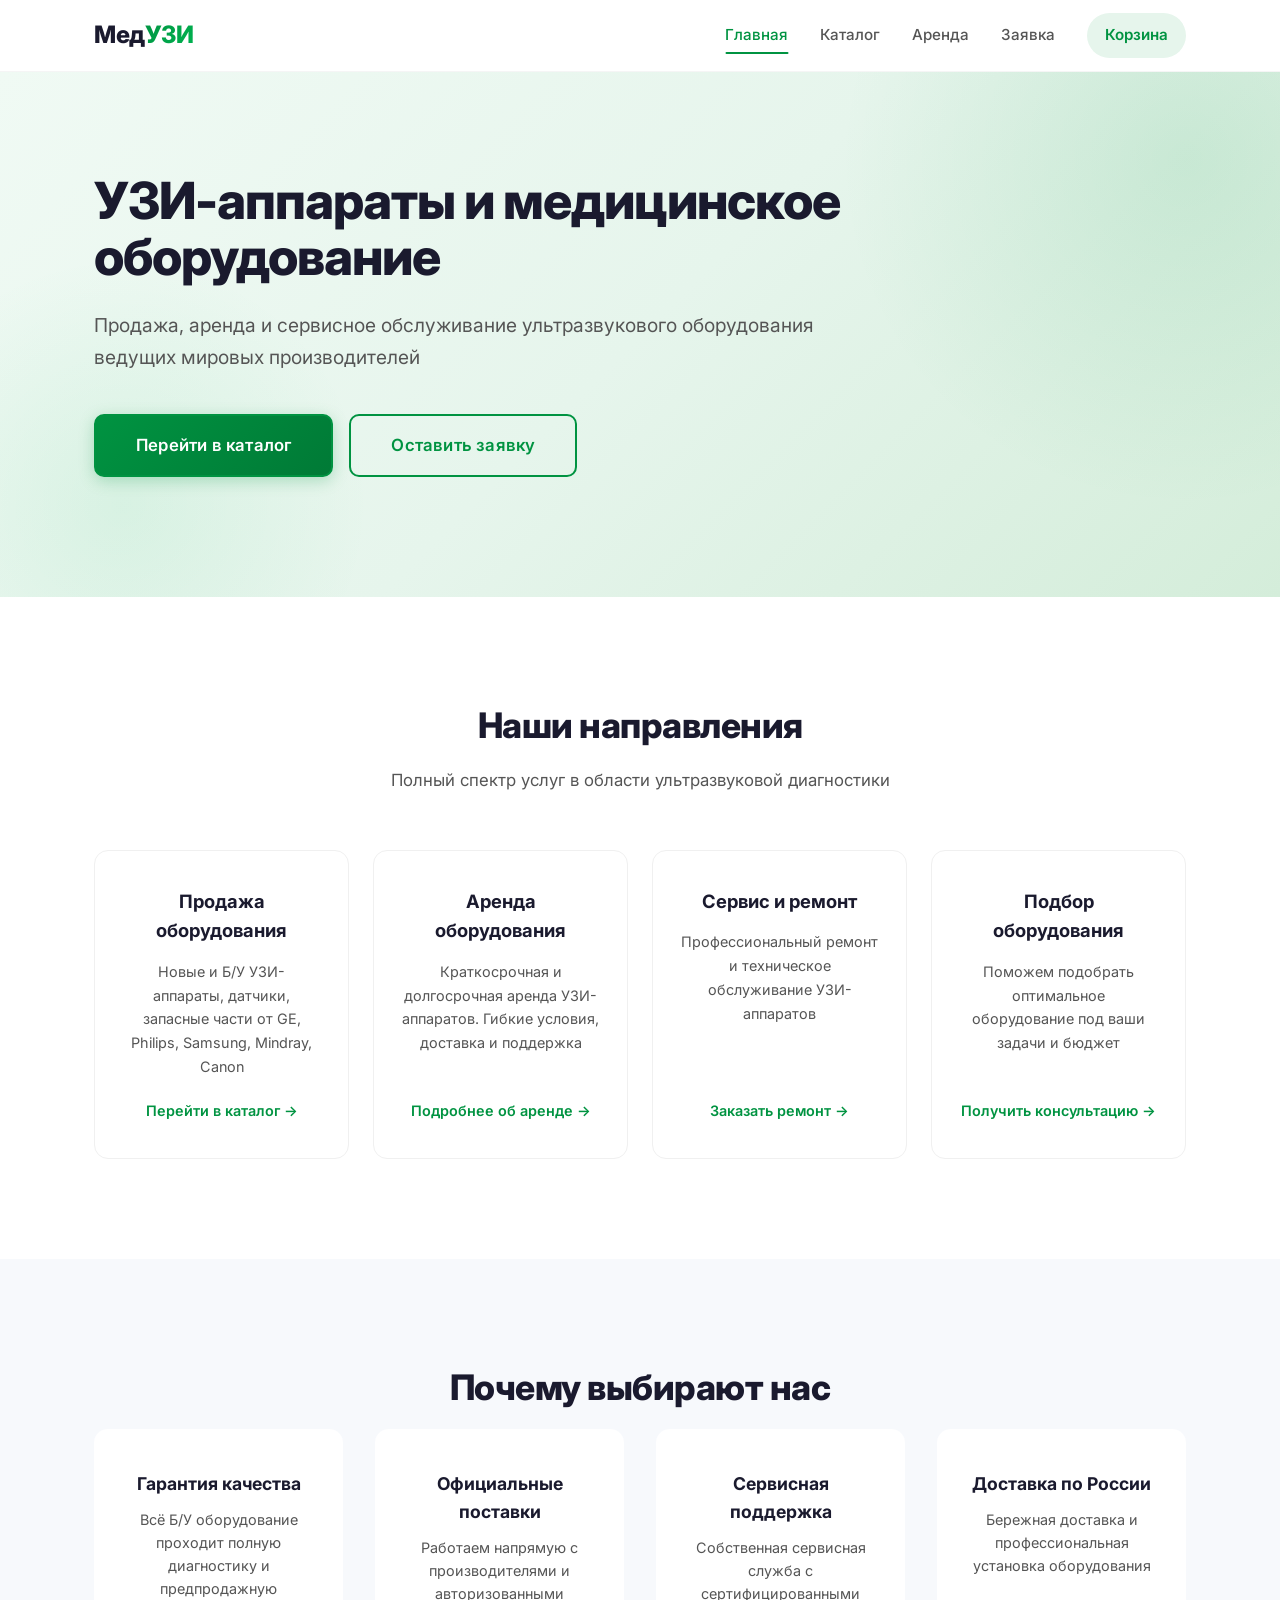
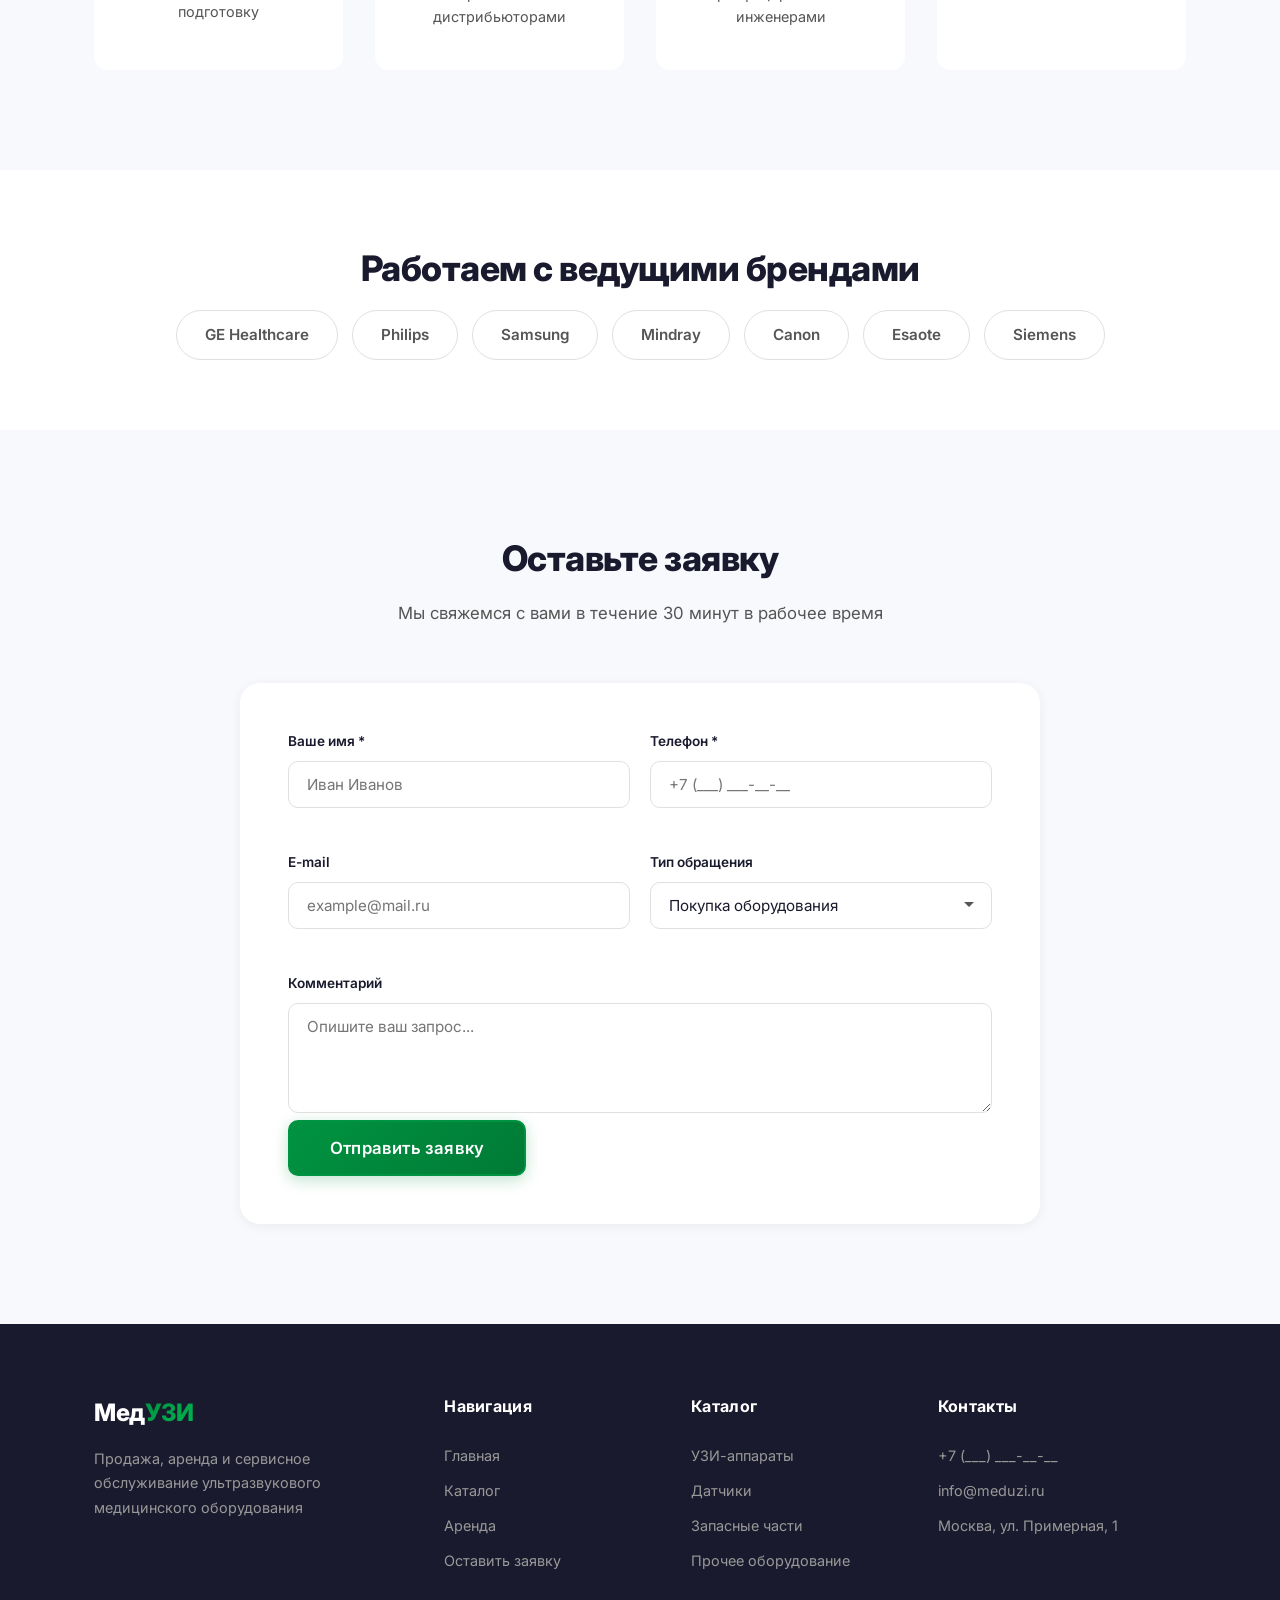
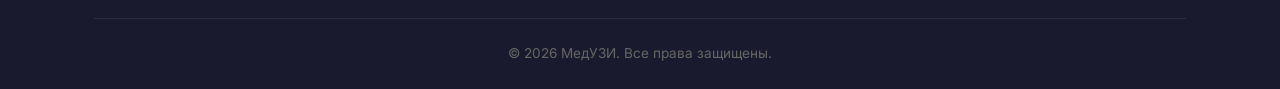
==== frontend/index.html @ fb0e656a "Первый коммит: базовая структура сайта" ====
<!DOCTYPE html>
<html lang="ru">
<head>
    <meta charset="UTF-8">
    <meta name="viewport" content="width=device-width, initial-scale=1.0">
    <title>МедУЗИ — Продажа, аренда и обслуживание УЗИ-аппаратов</title>
    <link rel="preconnect" href="https://fonts.googleapis.com">
    <link rel="preconnect" href="https://fonts.gstatic.com" crossorigin>
    <link href="https://fonts.googleapis.com/css2?family=Inter:wght@400;500;600;700;800&display=swap" rel="stylesheet">
    <link rel="stylesheet" href="css/style.css">
    <link rel="stylesheet" href="css/components.css">
    <link rel="stylesheet" href="css/responsive.css">
</head>
<body>

    <header class="header" id="header">
        <div class="container header__inner">
            <a href="index.html" class="logo">
                <span class="logo__text">Мед<span class="logo__accent">УЗИ</span></span>
            </a>

            <nav class="nav" id="nav">
                <a href="index.html" class="nav__link nav__link--active">Главная</a>
                <a href="catalog.html" class="nav__link">Каталог</a>
                <a href="rental.html" class="nav__link">Аренда</a>
                <a href="request.html" class="nav__link">Заявка</a>
                <a href="cart.html" class="nav__link nav__link--cart">
                    Корзина
                    <span class="cart-count" id="cartCount">0</span>
                </a>
            </nav>

            <button class="burger" id="burger" aria-label="Меню">
                <span></span>
                <span></span>
                <span></span>
            </button>
        </div>
    </header>

    <section class="hero">
    <div class="container">
        <div class="hero__content">
            <h1 class="hero__title">УЗИ-аппараты и медицинское оборудование</h1>
            <p class="hero__subtitle">Продажа, аренда и сервисное обслуживание ультразвукового оборудования ведущих мировых производителей</p>
            <div class="hero__buttons">
                <a href="catalog.html" class="btn btn--primary btn--lg">Перейти в каталог</a>
                <a href="request.html" class="btn btn--outline btn--lg">Оставить заявку</a>
            </div>
        </div>
    </div>
    </section>  
    
    <section class="directions" id="directions">
    <div class="container">
        <h2 class="section-title fade-in">Наши направления</h2>
        <p class="section-subtitle fade-in">Полный спектр услуг в области ультразвуковой диагностики</p>

        <div class="directions__grid">
            <a href="catalog.html" class="direction-card fade-in delay-1">
                <h3 class="direction-card__title">Продажа оборудования</h3>
                <p class="direction-card__text">Новые и Б/У УЗИ-аппараты, датчики, запасные части от GE, Philips, Samsung, Mindray, Canon</p>
                <span class="direction-card__link">Перейти в каталог →</span>
            </a>

            <a href="rental.html" class="direction-card fade-in delay-2">
                <h3 class="direction-card__title">Аренда оборудования</h3>
                <p class="direction-card__text">Краткосрочная и долгосрочная аренда УЗИ-аппаратов. Гибкие условия, доставка и поддержка</p>
                <span class="direction-card__link">Подробнее об аренде →</span>
            </a>

            <a href="request.html" class="direction-card fade-in delay-3">
                <h3 class="direction-card__title">Сервис и ремонт</h3>
                <p class="direction-card__text">Профессиональный ремонт и техническое обслуживание УЗИ-аппаратов</p>
                <span class="direction-card__link">Заказать ремонт →</span>
            </a>

            <a href="request.html" class="direction-card fade-in delay-4">
                <h3 class="direction-card__title">Подбор оборудования</h3>
                <p class="direction-card__text">Поможем подобрать оптимальное оборудование под ваши задачи и бюджет</p>
                <span class="direction-card__link">Получить консультацию →</span>
            </a>
        </div>
    </div>
    </section>

    <section class="advantages">
    <div class="container">
        <h2 class="section-title fade-in">Почему выбирают нас</h2>

        <div class="advantages__grid">
            <div class="advantage-item fade-in delay-1">
                <h3>Гарантия качества</h3>
                <p>Всё Б/У оборудование проходит полную диагностику и предпродажную подготовку</p>
            </div>
            <div class="advantage-item fade-in delay-2">
                <h3>Официальные поставки</h3>
                <p>Работаем напрямую с производителями и авторизованными дистрибьюторами</p>
            </div>
            <div class="advantage-item fade-in delay-3">
                <h3>Сервисная поддержка</h3>
                <p>Собственная сервисная служба с сертифицированными инженерами</p>
            </div>
            <div class="advantage-item fade-in delay-4">
                <h3>Доставка по России</h3>
                <p>Бережная доставка и профессиональная установка оборудования</p>
            </div>
        </div>
    </div>
    </section>

    <section class="brands">
    <div class="container">
        <h2 class="section-title fade-in">Работаем с ведущими брендами</h2>
        <div class="brands__list">
            <div class="brand-badge fade-in delay-1">GE Healthcare</div>
            <div class="brand-badge fade-in delay-1">Philips</div>
            <div class="brand-badge fade-in delay-2">Samsung</div>
            <div class="brand-badge fade-in delay-2">Mindray</div>
            <div class="brand-badge fade-in delay-3">Canon</div>
            <div class="brand-badge fade-in delay-3">Esaote</div>
            <div class="brand-badge fade-in delay-4">Siemens</div>
        </div>
    </div>
    </section>

    <section class="request-section">
        <div class="container">
            <h2 class="section-title">Оставьте заявку</h2>
            <p class="section-subtitle">Мы свяжемся с вами в течение 30 минут в рабочее время</p>

            <form class="request-form" id="mainRequestForm">
                <div class="request-form__grid">
                    <div class="form-group">
                        <label class="form-label" for="reqName">Ваше имя *</label>
                        <input type="text" class="form-input" id="reqName" name="name" placeholder="Иван Иванов" required>
                        <span class="form-error" id="reqNameError"></span>
                    </div>
                    <div class="form-group">
                        <label class="form-label" for="reqPhone">Телефон *</label>
                        <input type="tel" class="form-input" id="reqPhone" name="phone" placeholder="+7 (___) ___-__-__" required>
                        <span class="form-error" id="reqPhoneError"></span>
                    </div>
                    <div class="form-group">
                        <label class="form-label" for="reqEmail">E-mail</label>
                        <input type="email" class="form-input" id="reqEmail" name="email" placeholder="example@mail.ru">
                        <span class="form-error" id="reqEmailError"></span>
                    </div>
                    <div class="form-group">
                        <label class="form-label" for="reqType">Тип обращения</label>
                        <select class="form-input form-select" id="reqType" name="type">
                            <option value="purchase">Покупка оборудования</option>
                            <option value="rental">Аренда оборудования</option>
                            <option value="repair">Ремонт / Сервис</option>
                            <option value="consult">Подбор оборудования</option>
                        </select>
                    </div>
                </div>
                <div class="form-group">
                    <label class="form-label" for="reqComment">Комментарий</label>
                    <textarea class="form-input form-textarea" id="reqComment" name="comment" placeholder="Опишите ваш запрос..." rows="4"></textarea>
                </div>
                <div class="form-hp" aria-hidden="true">
                    <input type="text" name="website" tabindex="-1" autocomplete="off">
                </div>
                <button type="submit" class="btn btn--primary btn--lg">Отправить заявку</button>
            </form>
        </div>
    </section>

    <footer class="footer">
        <div class="container">
            <div class="footer__grid">
                <div class="footer__col">
                    <a href="index.html" class="logo logo--footer">
                        <span class="logo__text">Мед<span class="logo__accent">УЗИ</span></span>
                    </a>
                    <p class="footer__desc">Продажа, аренда и сервисное обслуживание ультразвукового медицинского оборудования</p>
                </div>
                <div class="footer__col">
                    <h4 class="footer__heading">Навигация</h4>
                    <a href="index.html" class="footer__link">Главная</a>
                    <a href="catalog.html" class="footer__link">Каталог</a>
                    <a href="rental.html" class="footer__link">Аренда</a>
                    <a href="request.html" class="footer__link">Оставить заявку</a>
                </div>
                <div class="footer__col">
                    <h4 class="footer__heading">Каталог</h4>
                    <a href="catalog.html?cat=uzi" class="footer__link">УЗИ-аппараты</a>
                    <a href="catalog.html?cat=probes" class="footer__link">Датчики</a>
                    <a href="catalog.html?cat=parts" class="footer__link">Запасные части</a>
                    <a href="catalog.html?cat=other" class="footer__link">Прочее оборудование</a>
                </div>
                <div class="footer__col">
                    <h4 class="footer__heading">Контакты</h4>
                    <p class="footer__contact">+7 (___) ___-__-__</p>
                    <p class="footer__contact">info@meduzi.ru</p>
                    <p class="footer__contact">Москва, ул. Примерная, 1</p>
                </div>
            </div>
            <div class="footer__bottom">
                <p>© 2026 МедУЗИ. Все права защищены.</p>
            </div>
        </div>
    </footer>

    <div class="toast-container" id="toastContainer"></div>

    <script src="js/api.js"></script>
    <script src="js/cart.js"></script>
    <script src="js/forms.js"></script>
    <script src="js/router.js"></script>
    <script src="js/main.js"></script>
    <script src="js/animations.js"></script>
</body>
</html>
---- frontend/css/style.css ----
:root {
    --primary: #009341;
    --primary-dark: #007a36;
    --primary-light: #00b350;
    --primary-bg: #e6f5ec;
    --primary-bg-light: #f0faf4;

    --text: #1a1a2e;
    --text-secondary: #555;
    --text-light: #888;

    --bg: #ffffff;
    --bg-alt: #f7f9fc;
    --bg-dark: #1a1a2e;

    --border: #e0e0e0;
    --border-light: #f0f0f0;

    --shadow-sm: 0 1px 3px rgba(0, 0, 0, 0.04);
    --shadow: 0 2px 12px rgba(0, 0, 0, 0.06);
    --shadow-lg: 0 8px 30px rgba(0, 0, 0, 0.1);
    --shadow-hover: 0 12px 40px rgba(0, 147, 65, 0.18);
    --shadow-glow: 0 0 30px rgba(0, 147, 65, 0.15);

    --radius: 14px;
    --radius-sm: 10px;
    --radius-lg: 20px;

    --transition: 0.3s cubic-bezier(0.4, 0, 0.2, 1);
    --transition-slow: 0.5s cubic-bezier(0.4, 0, 0.2, 1);
    --transition-bounce: 0.5s cubic-bezier(0.34, 1.56, 0.64, 1);

    --header-height: 72px;

    --font: 'Inter', 'Segoe UI', -apple-system, BlinkMacSystemFont, Roboto, sans-serif;
}

*, *::before, *::after {
    margin: 0;
    padding: 0;
    box-sizing: border-box;
}

html {
    scroll-behavior: smooth;
    font-size: 16px;
}

body {
    font-family: var(--font);
    color: var(--text);
    background: var(--bg);
    line-height: 1.6;
    -webkit-font-smoothing: antialiased;
    overflow-x: hidden;
}

a { text-decoration: none; color: inherit; transition: color var(--transition); }
img { max-width: 100%; height: auto; display: block; }
ul, ol { list-style: none; }
button { cursor: pointer; border: none; background: none; font-family: inherit; }
input, textarea, select { font-family: inherit; font-size: inherit; }

.container {
    max-width: 1200px;
    margin: 0 auto;
    padding: 0 24px;
}

/* ===== SCROLL ANIMATIONS ===== */
.fade-in {
    opacity: 0;
    transform: translateY(30px);
    transition: opacity 0.7s ease, transform 0.7s ease;
}

.fade-in.visible {
    opacity: 1;
    transform: translateY(0);
}

.fade-in-left {
    opacity: 0;
    transform: translateX(-40px);
    transition: opacity 0.7s ease, transform 0.7s ease;
}

.fade-in-left.visible {
    opacity: 1;
    transform: translateX(0);
}

.fade-in-right {
    opacity: 0;
    transform: translateX(40px);
    transition: opacity 0.7s ease, transform 0.7s ease;
}

.fade-in-right.visible {
    opacity: 1;
    transform: translateX(0);
}

.scale-in {
    opacity: 0;
    transform: scale(0.9);
    transition: opacity 0.6s ease, transform 0.6s ease;
}

.scale-in.visible {
    opacity: 1;
    transform: scale(1);
}

/* Staggered delays */
.delay-1 { transition-delay: 0.1s; }
.delay-2 { transition-delay: 0.2s; }
.delay-3 { transition-delay: 0.3s; }
.delay-4 { transition-delay: 0.4s; }

/* ===== HEADER ===== */
.header {
    position: fixed;
    top: 0;
    left: 0;
    right: 0;
    height: var(--header-height);
    background: rgba(255, 255, 255, 0.85);
    backdrop-filter: blur(20px);
    -webkit-backdrop-filter: blur(20px);
    border-bottom: 1px solid rgba(0, 0, 0, 0.04);
    z-index: 1000;
    transition: all var(--transition);
}

.header.scrolled {
    background: rgba(255, 255, 255, 0.95);
    box-shadow: 0 1px 20px rgba(0, 0, 0, 0.05);
}

.header__inner {
    display: flex;
    align-items: center;
    justify-content: space-between;
    height: 100%;
}

.logo {
    display: flex;
    align-items: center;
    font-size: 1.5rem;
    font-weight: 800;
    color: var(--text);
    letter-spacing: -0.5px;
    transition: transform var(--transition);
}

.logo:hover {
    transform: scale(1.03);
}

.logo__accent {
    color: var(--primary);
    background: linear-gradient(135deg, var(--primary) 0%, var(--primary-light) 100%);
    -webkit-background-clip: text;
    -webkit-text-fill-color: transparent;
    background-clip: text;
}

.nav {
    display: flex;
    align-items: center;
    gap: 32px;
}

.nav__link {
    font-size: 0.95rem;
    font-weight: 500;
    color: var(--text-secondary);
    position: relative;
    padding: 6px 0;
    transition: color var(--transition);
}

.nav__link::before {
    content: '';
    position: absolute;
    bottom: 0;
    left: 50%;
    width: 0;
    height: 2px;
    background: var(--primary);
    border-radius: 2px;
    transition: all var(--transition);
    transform: translateX(-50%);
}

.nav__link:hover,
.nav__link--active {
    color: var(--primary);
}

.nav__link:hover::before,
.nav__link--active::before {
    width: 100%;
}

.nav__link--cart {
    display: flex;
    align-items: center;
    gap: 8px;
    background: var(--primary-bg);
    padding: 10px 18px;
    border-radius: 50px;
    color: var(--primary);
    font-weight: 600;
    transition: all var(--transition);
}

.nav__link--cart::before {
    display: none;
}

.nav__link--cart:hover {
    background: var(--primary);
    color: #fff;
    transform: translateY(-2px);
    box-shadow: var(--shadow-hover);
}

.cart-count {
    background: var(--primary);
    color: #fff;
    font-size: 0.75rem;
    font-weight: 700;
    min-width: 22px;
    height: 22px;
    display: flex;
    align-items: center;
    justify-content: center;
    border-radius: 50%;
    transition: all var(--transition-bounce);
}

.cart-count.pulse {
    animation: cartPulse 0.5s ease;
}

@keyframes cartPulse {
    0%, 100% { transform: scale(1); }
    50% { transform: scale(1.3); }
}

.nav__link--cart:hover .cart-count {
    background: #fff;
    color: var(--primary);
}

.burger {
    display: none;
    flex-direction: column;
    gap: 5px;
    width: 28px;
    padding: 4px 0;
}

.burger span {
    display: block;
    height: 2px;
    background: var(--text);
    border-radius: 2px;
    transition: var(--transition);
    transform-origin: center;
}

.burger.active span:nth-child(1) { transform: rotate(45deg) translate(5px, 5px); }
.burger.active span:nth-child(2) { opacity: 0; transform: scaleX(0); }
.burger.active span:nth-child(3) { transform: rotate(-45deg) translate(5px, -5px); }

/* ===== HERO ===== */
.hero {
    margin-top: var(--header-height);
    padding: 100px 0 120px;
    background: linear-gradient(135deg, var(--primary-bg-light) 0%, var(--primary-bg) 50%, #d4edda 100%);
    position: relative;
    overflow: hidden;
}

.hero::before {
    content: '';
    position: absolute;
    top: -50%;
    right: -20%;
    width: 700px;
    height: 700px;
    background: radial-gradient(circle, rgba(0, 147, 65, 0.1) 0%, transparent 70%);
    border-radius: 50%;
    animation: float 8s ease-in-out infinite;
}

.hero::after {
    content: '';
    position: absolute;
    bottom: -30%;
    left: -10%;
    width: 500px;
    height: 500px;
    background: radial-gradient(circle, rgba(0, 179, 80, 0.08) 0%, transparent 70%);
    border-radius: 50%;
    animation: float 10s ease-in-out infinite reverse;
}

@keyframes float {
    0%, 100% { transform: translate(0, 0); }
    50% { transform: translate(30px, -30px); }
}

.hero__content {
    max-width: 750px;
    position: relative;
    z-index: 1;
}

.hero__title {
    font-size: 3.2rem;
    font-weight: 800;
    line-height: 1.1;
    color: var(--text);
    margin-bottom: 24px;
    letter-spacing: -1px;
    animation: slideUp 0.8s ease;
}

.hero__subtitle {
    font-size: 1.2rem;
    color: var(--text-secondary);
    line-height: 1.7;
    margin-bottom: 40px;
    animation: slideUp 0.8s ease 0.15s backwards;
}

.hero__buttons {
    display: flex;
    gap: 16px;
    flex-wrap: wrap;
    animation: slideUp 0.8s ease 0.3s backwards;
}

@keyframes slideUp {
    from {
        opacity: 0;
        transform: translateY(30px);
    }
    to {
        opacity: 1;
        transform: translateY(0);
    }
}

/* ===== SECTIONS ===== */
.section-title {
    font-size: 2.2rem;
    font-weight: 800;
    text-align: center;
    margin-bottom: 14px;
    color: var(--text);
    letter-spacing: -0.5px;
}

.section-subtitle {
    font-size: 1.05rem;
    text-align: center;
    color: var(--text-secondary);
    margin-bottom: 56px;
    max-width: 600px;
    margin-left: auto;
    margin-right: auto;
}

/* ===== DIRECTIONS ===== */
.directions {
    padding: 100px 0;
}

.directions__grid {
    display: grid;
    grid-template-columns: repeat(4, 1fr);
    gap: 24px;
}

/* ===== ADVANTAGES ===== */
.advantages {
    padding: 100px 0;
    background: var(--bg-alt);
    position: relative;
}

.advantages__grid {
    display: grid;
    grid-template-columns: repeat(4, 1fr);
    gap: 32px;
}

.advantage-item {
    text-align: center;
    padding: 40px 24px;
    background: var(--bg);
    border-radius: var(--radius);
    transition: all var(--transition);
    border: 1px solid transparent;
}

.advantage-item:hover {
    transform: translateY(-6px);
    box-shadow: var(--shadow);
    border-color: var(--primary-bg);
}

.advantage-item h3 {
    font-size: 1.1rem;
    font-weight: 700;
    margin-bottom: 10px;
    color: var(--text);
}

.advantage-item p {
    font-size: 0.9rem;
    color: var(--text-secondary);
    line-height: 1.6;
}

/* ===== BRANDS ===== */
.brands {
    padding: 70px 0;
}

.brands__list {
    display: flex;
    flex-wrap: wrap;
    justify-content: center;
    gap: 14px;
}

/* ===== REQUEST FORM ===== */
.request-section {
    padding: 100px 0;
    background: var(--bg-alt);
}

.request-form {
    max-width: 800px;
    margin: 0 auto;
    background: var(--bg);
    padding: 48px;
    border-radius: var(--radius-lg);
    box-shadow: var(--shadow);
    transition: all var(--transition);
}

.request-form:hover {
    box-shadow: var(--shadow-lg);
}

.request-form__grid {
    display: grid;
    grid-template-columns: 1fr 1fr;
    gap: 20px;
    margin-bottom: 20px;
}

/* ===== FOOTER ===== */
.footer {
    background: var(--bg-dark);
    color: #ccc;
    padding: 70px 0 0;
}

.footer__grid {
    display: grid;
    grid-template-columns: 1.5fr 1fr 1fr 1.2fr;
    gap: 40px;
    padding-bottom: 40px;
    border-bottom: 1px solid rgba(255,255,255,0.08);
}

.logo--footer .logo__text { color: #fff; }

.footer__desc {
    margin-top: 14px;
    font-size: 0.9rem;
    line-height: 1.7;
    color: #999;
}

.footer__heading {
    color: #fff;
    font-size: 1rem;
    font-weight: 700;
    margin-bottom: 18px;
    letter-spacing: 0.3px;
}

.footer__link {
    display: block;
    font-size: 0.9rem;
    color: #999;
    padding: 6px 0;
    transition: all var(--transition);
    position: relative;
}

.footer__link:hover {
    color: var(--primary-light);
    transform: translateX(4px);
}

.footer__contact {
    font-size: 0.9rem;
    padding: 6px 0;
    color: #999;
}

.footer__bottom {
    padding: 24px 0;
    text-align: center;
    font-size: 0.85rem;
    color: #666;
}

/* ===== TOAST ===== */
.toast-container {
    position: fixed;
    top: 100px;
    right: 24px;
    z-index: 9999;
    display: flex;
    flex-direction: column;
    gap: 12px;
}

.toast {
    background: var(--bg);
    border-left: 4px solid var(--primary);
    padding: 16px 24px;
    border-radius: var(--radius-sm);
    box-shadow: var(--shadow-lg);
    font-size: 0.9rem;
    animation: toastIn 0.4s cubic-bezier(0.34, 1.56, 0.64, 1), toastOut 0.3s ease 2.7s forwards;
    max-width: 380px;
    font-weight: 500;
}

.toast--error {
    border-left-color: #e74c3c;
}

@keyframes toastIn {
    from { opacity: 0; transform: translateX(100px) scale(0.9); }
    to { opacity: 1; transform: translateX(0) scale(1); }
}

@keyframes toastOut {
    from { opacity: 1; transform: translateX(0); }
    to { opacity: 0; transform: translateX(100px); }
}

.form-hp {
    position: absolute;
    left: -9999px;
    opacity: 0;
    height: 0;
    overflow: hidden;
}

/* ===== RESPONSIVE ===== */
@media (max-width: 1024px) {
    .directions__grid { grid-template-columns: repeat(2, 1fr); }
    .advantages__grid { grid-template-columns: repeat(2, 1fr); }
    .footer__grid { grid-template-columns: repeat(2, 1fr); }
}

@media (max-width: 768px) {
    .burger { display: flex; }

    .nav {
        position: fixed;
        top: var(--header-height);
        left: 0;
        right: 0;
        background: rgba(255, 255, 255, 0.98);
        backdrop-filter: blur(20px);
        flex-direction: column;
        padding: 20px;
        gap: 0;
        box-shadow: var(--shadow-lg);
        transform: translateY(-120%);
        transition: transform var(--transition);
        z-index: 999;
    }

    .nav.active { transform: translateY(0); }

    .nav__link {
        padding: 16px 0;
        width: 100%;
        border-bottom: 1px solid var(--border-light);
        font-size: 1rem;
    }

    .nav__link--active::before { display: none; }

    .nav__link--cart {
        margin-top: 12px;
        justify-content: center;
        width: 100%;
    }

    .hero { padding: 60px 0 80px; }
    .hero__title { font-size: 2rem; }
    .hero__subtitle { font-size: 1rem; }
    .hero__buttons { flex-direction: column; }
    .section-title { font-size: 1.6rem; }
    .directions__grid { grid-template-columns: 1fr; }
    .advantages__grid { grid-template-columns: 1fr; }
    .request-form { padding: 28px; }
    .request-form__grid { grid-template-columns: 1fr; }
    .footer__grid { grid-template-columns: 1fr; gap: 30px; }
}
---- frontend/css/components.css ----
/* ===== BUTTONS ===== */
.btn {
    display: inline-flex;
    align-items: center;
    justify-content: center;
    gap: 8px;
    padding: 13px 30px;
    font-size: 0.95rem;
    font-weight: 600;
    border-radius: var(--radius-sm);
    transition: all var(--transition);
    cursor: pointer;
    border: 2px solid transparent;
    text-align: center;
    position: relative;
    overflow: hidden;
    letter-spacing: 0.2px;
}

.btn::before {
    content: '';
    position: absolute;
    top: 50%;
    left: 50%;
    width: 0;
    height: 0;
    border-radius: 50%;
    background: rgba(255, 255, 255, 0.3);
    transform: translate(-50%, -50%);
    transition: width 0.6s, height 0.6s;
}

.btn:active::before {
    width: 300px;
    height: 300px;
}

.btn--primary {
    background: linear-gradient(135deg, var(--primary) 0%, var(--primary-dark) 100%);
    color: #fff;
    border-color: var(--primary);
    box-shadow: 0 4px 15px rgba(0, 147, 65, 0.25);
}

.btn--primary:hover {
    transform: translateY(-2px);
    box-shadow: 0 8px 25px rgba(0, 147, 65, 0.35);
    background: linear-gradient(135deg, var(--primary-light) 0%, var(--primary) 100%);
}

.btn--primary:active {
    transform: translateY(0);
}

.btn--outline {
    background: transparent;
    color: var(--primary);
    border-color: var(--primary);
}

.btn--outline:hover {
    background: var(--primary);
    color: #fff;
    transform: translateY(-2px);
    box-shadow: var(--shadow-hover);
}

.btn--secondary {
    background: var(--bg-alt);
    color: var(--text);
    border-color: var(--border);
}

.btn--secondary:hover {
    border-color: var(--primary);
    color: var(--primary);
    transform: translateY(-2px);
}

.btn--sm { padding: 9px 20px; font-size: 0.85rem; }
.btn--lg { padding: 16px 40px; font-size: 1.05rem; }
.btn--block { width: 100%; }

.btn--danger {
    background: #e74c3c;
    color: #fff;
    border-color: #e74c3c;
}

.btn--danger:hover {
    background: #c0392b;
    border-color: #c0392b;
    transform: translateY(-2px);
}

/* ===== DIRECTION CARD ===== */
.direction-card {
    display: flex;
    flex-direction: column;
    background: var(--bg);
    border: 1px solid var(--border-light);
    border-radius: var(--radius);
    padding: 36px 28px;
    transition: all var(--transition);
    text-align: center;
    position: relative;
    overflow: hidden;
}

.direction-card::before {
    content: '';
    position: absolute;
    top: 0;
    left: 0;
    right: 0;
    height: 3px;
    background: linear-gradient(90deg, var(--primary), var(--primary-light));
    transform: scaleX(0);
    transform-origin: left;
    transition: transform var(--transition);
}

.direction-card:hover {
    border-color: var(--primary);
    box-shadow: var(--shadow-hover);
    transform: translateY(-8px);
}

.direction-card:hover::before {
    transform: scaleX(1);
}

.direction-card__title {
    font-size: 1.15rem;
    font-weight: 700;
    margin-bottom: 14px;
    color: var(--text);
}

.direction-card__text {
    font-size: 0.9rem;
    color: var(--text-secondary);
    line-height: 1.65;
    flex-grow: 1;
    margin-bottom: 20px;
}

.direction-card__link {
    font-size: 0.9rem;
    font-weight: 600;
    color: var(--primary);
    transition: all var(--transition);
    display: inline-block;
}

.direction-card:hover .direction-card__link {
    color: var(--primary-dark);
    transform: translateX(4px);
}

/* ===== BRAND BADGE ===== */
.brand-badge {
    display: inline-flex;
    align-items: center;
    padding: 12px 28px;
    background: var(--bg);
    border: 1px solid var(--border);
    border-radius: 50px;
    font-size: 0.95rem;
    font-weight: 600;
    color: var(--text-secondary);
    transition: all var(--transition);
}

.brand-badge:hover {
    border-color: var(--primary);
    color: var(--primary);
    box-shadow: var(--shadow);
    transform: translateY(-3px);
}

/* ===== FORMS ===== */
.form-label {
    display: block;
    font-size: 0.85rem;
    font-weight: 600;
    color: var(--text);
    margin-bottom: 8px;
}

.form-input {
    width: 100%;
    padding: 13px 18px;
    font-size: 0.95rem;
    border: 1.5px solid var(--border);
    border-radius: var(--radius-sm);
    background: var(--bg);
    color: var(--text);
    transition: all var(--transition);
    outline: none;
}

.form-input:hover {
    border-color: #ccc;
}

.form-input:focus {
    border-color: var(--primary);
    box-shadow: 0 0 0 4px rgba(0, 147, 65, 0.08);
}

.form-input.error {
    border-color: #e74c3c;
    box-shadow: 0 0 0 4px rgba(231, 76, 60, 0.08);
    animation: shake 0.4s ease;
}

@keyframes shake {
    0%, 100% { transform: translateX(0); }
    25% { transform: translateX(-6px); }
    75% { transform: translateX(6px); }
}

.form-select {
    appearance: none;
    background-image: url("data:image/svg+xml,%3Csvg xmlns='http://www.w3.org/2000/svg' width='12' height='12' viewBox='0 0 12 12'%3E%3Cpath fill='%23555' d='M6 8L1 3h10z'/%3E%3C/svg%3E");
    background-repeat: no-repeat;
    background-position: right 16px center;
    padding-right: 40px;
    cursor: pointer;
}

.form-textarea { resize: vertical; min-height: 110px; }

.form-error {
    display: block;
    font-size: 0.8rem;
    color: #e74c3c;
    margin-top: 6px;
    min-height: 18px;
}

/* ===== PRODUCT CARD ===== */
.product-card {
    background: var(--bg);
    border: 1px solid var(--border-light);
    border-radius: var(--radius);
    overflow: hidden;
    transition: all var(--transition);
    display: flex;
    flex-direction: column;
    cursor: pointer;
}

.product-card:hover {
    box-shadow: var(--shadow-hover);
    transform: translateY(-6px);
    border-color: var(--primary);
}

.product-card__image {
    width: 100%;
    height: 230px;
    background: var(--bg-alt);
    display: flex;
    align-items: center;
    justify-content: center;
    overflow: hidden;
    position: relative;
}

.product-card__image img {
    width: 100%;
    height: 100%;
    object-fit: cover;
    transition: transform 0.6s ease;
}

.product-card:hover .product-card__image img {
    transform: scale(1.08);
}

.product-card__badge {
    position: absolute;
    top: 14px;
    left: 14px;
    padding: 5px 14px;
    border-radius: 50px;
    font-size: 0.72rem;
    font-weight: 700;
    text-transform: uppercase;
    letter-spacing: 0.5px;
    backdrop-filter: blur(10px);
}

.product-card__badge--new {
    background: rgba(0, 147, 65, 0.95);
    color: #fff;
}

.product-card__badge--used {
    background: rgba(243, 156, 18, 0.95);
    color: #fff;
}

.product-card__body {
    padding: 22px;
    flex-grow: 1;
    display: flex;
    flex-direction: column;
}

.product-card__brand {
    font-size: 0.78rem;
    color: var(--primary);
    font-weight: 700;
    text-transform: uppercase;
    letter-spacing: 0.8px;
    margin-bottom: 6px;
}

.product-card__name {
    font-size: 1.05rem;
    font-weight: 700;
    margin-bottom: 10px;
    color: var(--text);
    line-height: 1.35;
    transition: color var(--transition);
}

.product-card:hover .product-card__name {
    color: var(--primary);
}

.product-card__meta {
    font-size: 0.85rem;
    color: var(--text-light);
    margin-bottom: 14px;
}

.product-card__price {
    font-size: 1.3rem;
    font-weight: 800;
    color: var(--primary);
    margin-top: auto;
    margin-bottom: 18px;
    letter-spacing: -0.3px;
}

.product-card__actions {
    display: flex;
    gap: 8px;
}

.product-card__actions .btn { flex: 1; }

/* ===== CATEGORY BLOCK ===== */
.category-block {
    background: var(--bg);
    border: 2px solid var(--border-light);
    border-radius: var(--radius-lg);
    padding: 48px 32px;
    text-align: center;
    cursor: pointer;
    transition: all var(--transition);
    position: relative;
    overflow: hidden;
}

.category-block::after {
    content: '';
    position: absolute;
    inset: 0;
    background: linear-gradient(135deg, transparent 0%, rgba(0, 147, 65, 0.03) 100%);
    opacity: 0;
    transition: opacity var(--transition);
}

.category-block:hover {
    border-color: var(--primary);
    box-shadow: var(--shadow-hover);
    transform: translateY(-8px);
}

.category-block:hover::after {
    opacity: 1;
}

.category-block__title {
    font-size: 1.35rem;
    font-weight: 800;
    margin-bottom: 10px;
    position: relative;
    z-index: 1;
}

.category-block__desc {
    font-size: 0.9rem;
    color: var(--text-secondary);
    line-height: 1.55;
    position: relative;
    z-index: 1;
}

/* ===== FILTERS ===== */
.filters {
    background: var(--bg);
    border: 1px solid var(--border-light);
    border-radius: var(--radius);
    padding: 26px;
    position: sticky;
    top: calc(var(--header-height) + 20px);
    height: fit-content;
}

.filters__title {
    font-size: 1.1rem;
    font-weight: 700;
    margin-bottom: 22px;
    padding-bottom: 14px;
    border-bottom: 1px solid var(--border-light);
}

.filter-group { margin-bottom: 22px; }

.filter-group__label {
    display: block;
    font-size: 0.85rem;
    font-weight: 600;
    margin-bottom: 10px;
    color: var(--text);
}

.filter-group .form-input { padding: 11px 14px; font-size: 0.9rem; }

.filter-row { display: flex; gap: 8px; }
.filter-row .form-input { flex: 1; }

/* ===== CART ITEM ===== */
.cart-item {
    display: flex;
    align-items: center;
    gap: 20px;
    padding: 22px;
    background: var(--bg);
    border: 1px solid var(--border-light);
    border-radius: var(--radius);
    margin-bottom: 12px;
    transition: all var(--transition);
    animation: slideIn 0.4s ease;
}

@keyframes slideIn {
    from {
        opacity: 0;
        transform: translateX(-20px);
    }
    to {
        opacity: 1;
        transform: translateX(0);
    }
}

.cart-item:hover {
    border-color: var(--border);
    box-shadow: var(--shadow-sm);
}

.cart-item__image {
    width: 80px;
    height: 80px;
    background: var(--bg-alt);
    border-radius: var(--radius-sm);
    flex-shrink: 0;
    overflow: hidden;
}

.cart-item__image img {
    width: 100%;
    height: 100%;
    object-fit: cover;
}

.cart-item__info { flex-grow: 1; }
.cart-item__name { font-weight: 600; margin-bottom: 4px; }
.cart-item__meta { font-size: 0.85rem; color: var(--text-secondary); }

.cart-item__type {
    display: inline-block;
    padding: 3px 12px;
    border-radius: 50px;
    font-size: 0.72rem;
    font-weight: 700;
    margin-top: 6px;
    text-transform: uppercase;
    letter-spacing: 0.5px;
}

.cart-item__type--purchase { background: var(--primary-bg); color: var(--primary); }
.cart-item__type--rental { background: #fff3cd; color: #856404; }
.cart-item__type--repair { background: #d1ecf1; color: #0c5460; }

.cart-item__price {
    font-size: 1.15rem;
    font-weight: 800;
    color: var(--primary);
    white-space: nowrap;
}

.cart-item__remove {
    color: #e74c3c;
    font-size: 1.3rem;
    padding: 8px;
    border-radius: 50%;
    transition: all var(--transition);
    width: 36px;
    height: 36px;
    display: flex;
    align-items: center;
    justify-content: center;
}

.cart-item__remove:hover {
    background: #fde8e8;
    transform: rotate(90deg);
}

/* ===== RENTAL BLOCK ===== */
.rental-block {
    background: var(--bg);
    border: 2px solid var(--border-light);
    border-radius: var(--radius-lg);
    padding: 52px 40px;
    text-align: center;
    transition: all var(--transition);
    cursor: pointer;
    position: relative;
    overflow: hidden;
}

.rental-block::before {
    content: '';
    position: absolute;
    top: 0;
    left: 0;
    right: 0;
    height: 4px;
    background: linear-gradient(90deg, var(--primary), var(--primary-light));
    transform: scaleX(0);
    transition: transform var(--transition);
}

.rental-block:hover {
    border-color: var(--primary);
    box-shadow: var(--shadow-hover);
    transform: translateY(-6px);
}

.rental-block:hover::before {
    transform: scaleX(1);
}

.rental-block__title {
    font-size: 1.45rem;
    font-weight: 800;
    margin-bottom: 14px;
}

.rental-block__desc {
    font-size: 0.95rem;
    color: var(--text-secondary);
    line-height: 1.65;
    margin-bottom: 24px;
}

/* ===== EMPTY STATE ===== */
.empty-state {
    text-align: center;
    padding: 80px 20px;
}

.empty-state__title {
    font-size: 1.4rem;
    font-weight: 700;
    margin-bottom: 10px;
}

.empty-state__text {
    color: var(--text-secondary);
    margin-bottom: 28px;
}

/* ===== BREADCRUMBS ===== */
.breadcrumbs {
    display: flex;
    align-items: center;
    gap: 10px;
    padding: 20px 0;
    font-size: 0.85rem;
    color: var(--text-light);
    flex-wrap: wrap;
}

.breadcrumbs a {
    color: var(--primary);
    transition: all var(--transition);
}

.breadcrumbs a:hover {
    color: var(--primary-dark);
    text-decoration: underline;
}

.breadcrumbs__sep { color: var(--border); }

/* ===== SEARCH BAR ===== */
.search-bar {
    display: flex;
    gap: 12px;
    margin-bottom: 28px;
}

.search-bar__input {
    flex: 1;
    padding: 14px 24px;
    border: 2px solid var(--border);
    border-radius: 50px;
    font-size: 0.95rem;
    outline: none;
    transition: all var(--transition);
}

.search-bar__input:focus {
    border-color: var(--primary);
    box-shadow: 0 0 0 4px rgba(0, 147, 65, 0.08);
}

.search-bar__btn {
    padding: 14px 32px;
    background: linear-gradient(135deg, var(--primary), var(--primary-dark));
    color: #fff;
    border: none;
    border-radius: 50px;
    font-weight: 600;
    cursor: pointer;
    transition: all var(--transition);
    box-shadow: 0 4px 15px rgba(0, 147, 65, 0.25);
}

.search-bar__btn:hover {
    transform: translateY(-2px);
    box-shadow: 0 8px 25px rgba(0, 147, 65, 0.35);
}

/* ===== PRODUCT GRID ===== */
.products-grid {
    display: grid;
    grid-template-columns: repeat(3, 1fr);
    gap: 24px;
}

@media (max-width: 1024px) {
    .products-grid { grid-template-columns: repeat(2, 1fr); }
}

@media (max-width: 600px) {
    .products-grid { grid-template-columns: 1fr; }
}

/* ===== CATALOG LAYOUT ===== */
.catalog-layout {
    display: grid;
    grid-template-columns: 280px 1fr;
    gap: 32px;
    padding: 32px 0 80px;
}

@media (max-width: 768px) {
    .catalog-layout { grid-template-columns: 1fr; }
}

/* ===== CART LAYOUT ===== */
.cart-layout {
    display: grid;
    grid-template-columns: 1fr 380px;
    gap: 32px;
    padding: 32px 0 80px;
}

.cart-summary {
    background: var(--bg);
    border: 1px solid var(--border-light);
    border-radius: var(--radius);
    padding: 28px;
    position: sticky;
    top: calc(var(--header-height) + 20px);
    height: fit-content;
    box-shadow: var(--shadow-sm);
}

.cart-summary__title {
    font-size: 1.2rem;
    font-weight: 700;
    margin-bottom: 22px;
    padding-bottom: 14px;
    border-bottom: 1px solid var(--border-light);
}

.cart-summary__row {
    display: flex;
    justify-content: space-between;
    padding: 10px 0;
    font-size: 0.95rem;
}

.cart-summary__total {
    display: flex;
    justify-content: space-between;
    padding: 18px 0 0;
    margin-top: 14px;
    border-top: 2px solid var(--text);
    font-size: 1.15rem;
    font-weight: 800;
}

.cart-summary__total span:last-child {
    color: var(--primary);
}

@media (max-width: 768px) {
    .cart-layout { grid-template-columns: 1fr; }
    .cart-item { flex-wrap: wrap; }
}

/* ===== SKELETON LOADING ===== */
.skeleton {
    background: linear-gradient(90deg, #f0f0f0 25%, #e0e0e0 50%, #f0f0f0 75%);
    background-size: 200% 100%;
    animation: skeleton 1.5s ease-in-out infinite;
    border-radius: var(--radius-sm);
}

@keyframes skeleton {
    0% { background-position: 200% 0; }
    100% { background-position: -200% 0; }
}

/* ===== SCROLL INDICATOR ===== */
.scroll-progress {
    position: fixed;
    top: var(--header-height);
    left: 0;
    height: 3px;
    background: linear-gradient(90deg, var(--primary), var(--primary-light));
    z-index: 999;
    transition: width 0.1s ease;
    box-shadow: 0 0 10px rgba(0, 147, 65, 0.5);
}
---- frontend/css/responsive.css ----
/* ===== RESPONSIVE DESIGN ===== */

/* Large Desktop (1200px+) */
@media (min-width: 1200px) {
    .container {
        max-width: 1140px;
    }
}

/* Desktop (992px - 1199px) */
@media (min-width: 992px) and (max-width: 1199px) {
    .container {
        max-width: 960px;
    }

    .hero__title {
        font-size: 2.4rem;
    }

    .directions__grid {
        grid-template-columns: repeat(2, 1fr);
        gap: 20px;
    }

    .advantages__grid {
        grid-template-columns: repeat(2, 1fr);
        gap: 24px;
    }
}

/* Tablet (768px - 991px) */
@media (min-width: 768px) and (max-width: 991px) {
    .container {
        max-width: 720px;
    }

    .hero {
        padding: 60px 0 80px;
    }

    .hero__title {
        font-size: 2rem;
    }

    .hero__subtitle {
        font-size: 1rem;
    }

    .section-title {
        font-size: 1.75rem;
    }

    .directions__grid {
        grid-template-columns: repeat(2, 1fr);
        gap: 16px;
    }

    .direction-card {
        padding: 24px 20px;
    }

    .advantages__grid {
        grid-template-columns: repeat(2, 1fr);
        gap: 20px;
    }

    .advantage-item {
        padding: 24px 16px;
    }

    .footer__grid {
        grid-template-columns: repeat(2, 1fr);
        gap: 32px;
    }

    .catalog-layout {
        grid-template-columns: 240px 1fr;
        gap: 24px;
    }

    .products-grid {
        grid-template-columns: repeat(2, 1fr);
    }

    .product-detail {
        grid-template-columns: 1fr 1fr;
        gap: 32px;
    }

    .product-specs__grid {
        grid-template-columns: 1fr;
    }

    .cart-layout {
        grid-template-columns: 1fr 320px;
        gap: 24px;
    }

    .rental-types-grid {
        grid-template-columns: 1fr;
        gap: 24px;
    }
}

/* Mobile Landscape (576px - 767px) */
@media (min-width: 576px) and (max-width: 767px) {
    .container {
        max-width: 540px;
    }

    .header {
        height: 64px;
    }

    :root {
        --header-height: 64px;
    }

    .logo {
        font-size: 1.3rem;
    }

    .nav {
        position: fixed;
        top: 64px;
        left: 0;
        right: 0;
        background: var(--bg);
        flex-direction: column;
        padding: 20px;
        gap: 0;
        box-shadow: var(--shadow-lg);
        transform: translateY(-120%);
        transition: transform var(--transition);
        z-index: 999;
    }

    .nav.active {
        transform: translateY(0);
    }

    .nav__link {
        padding: 14px 0;
        width: 100%;
        border-bottom: 1px solid var(--border-light);
        font-size: 1rem;
    }

    .nav__link--active::after {
        display: none;
    }

    .nav__link--cart {
        margin-top: 10px;
        justify-content: center;
        width: 100%;
    }

    .burger {
        display: flex;
    }

    .hero {
        padding: 40px 0 60px;
    }

    .hero__title {
        font-size: 1.6rem;
    }

    .hero__subtitle {
        font-size: 0.95rem;
        margin-bottom: 28px;
    }

    .hero__buttons {
        flex-direction: column;
        gap: 12px;
    }

    .hero__buttons .btn {
        width: 100%;
    }

    .section-title {
        font-size: 1.5rem;
    }

    .section-subtitle {
        font-size: 0.95rem;
        margin-bottom: 32px;
    }

    .directions {
        padding: 60px 0;
    }

    .directions__grid {
        grid-template-columns: 1fr;
        gap: 16px;
    }

    .direction-card {
        padding: 24px 20px;
    }

    .advantages {
        padding: 60px 0;
    }

    .advantages__grid {
        grid-template-columns: 1fr;
        gap: 24px;
    }

    .advantage-item {
        padding: 20px 16px;
    }

    .brands {
        padding: 40px 0;
    }

    .brands__list {
        gap: 12px;
    }

    .brand-badge {
        padding: 10px 20px;
        font-size: 0.85rem;
    }

    .request-section {
        padding: 60px 0;
    }

    .request-form {
        padding: 24px;
    }

    .request-form__grid {
        grid-template-columns: 1fr;
        gap: 16px;
    }

    .footer {
        padding: 40px 0 0;
    }

    .footer__grid {
        grid-template-columns: 1fr;
        gap: 28px;
        padding-bottom: 32px;
    }

    .footer__bottom {
        padding: 16px 0;
        font-size: 0.8rem;
    }

    .catalog-page {
        padding: 24px 0 60px;
    }

    .catalog-header__title {
        font-size: 1.5rem;
        margin-bottom: 20px;
    }

    .categories-grid,
    .subcategories-grid {
        grid-template-columns: 1fr;
        gap: 16px;
    }

    .catalog-layout {
        grid-template-columns: 1fr;
        gap: 24px;
    }

    .filters {
        padding: 20px;
    }

    .products-grid {
        grid-template-columns: repeat(2, 1fr);
        gap: 16px;
    }

    .product-card__image {
        height: 180px;
    }

    .product-card__body {
        padding: 16px;
    }

    .product-card__name {
        font-size: 0.95rem;
    }

    .product-card__price {
        font-size: 1.1rem;
    }

    .product-card__actions {
        flex-direction: column;
    }

    .product-card__actions .btn {
        width: 100%;
    }

    .product-page {
        padding: 24px 0 60px;
    }

    .product-detail {
        grid-template-columns: 1fr;
        gap: 24px;
        margin-bottom: 40px;
    }

    .product-detail__name {
        font-size: 1.5rem;
    }

    .product-detail__price {
        font-size: 1.6rem;
        margin-bottom: 24px;
    }

    .product-detail__actions {
        flex-direction: column;
    }

    .product-detail__actions .btn {
        width: 100%;
    }

    .product-specs {
        padding: 24px 20px;
    }

    .product-specs__title {
        font-size: 1.3rem;
        margin-bottom: 24px;
    }

    .product-specs__grid {
        grid-template-columns: 1fr;
        gap: 16px;
    }

    .rental-page {
        padding: 40px 0 60px;
    }

    .rental-page__title {
        font-size: 1.8rem;
        margin-bottom: 12px;
    }

    .rental-page__subtitle {
        font-size: 0.95rem;
        margin-bottom: 40px;
    }

    .rental-types-grid {
        grid-template-columns: 1fr;
        gap: 20px;
    }

    .rental-block {
        padding: 32px 24px;
    }

    .rental-details-page {
        padding: 24px 0 60px;
    }

    .rental-details-page__title {
        font-size: 1.6rem;
    }

    .rental-conditions {
        padding: 24px 20px;
        margin-bottom: 40px;
    }

    .rental-conditions h2 {
        font-size: 1.3rem;
    }

    .rental-equipment__title {
        font-size: 1.3rem;
        margin-bottom: 24px;
    }

    .cart-page {
        padding: 24px 0 60px;
    }

    .cart-page__title {
        font-size: 1.6rem;
        margin-bottom: 24px;
    }

    .cart-layout {
        grid-template-columns: 1fr;
        gap: 24px;
    }

    .cart-summary {
        position: static;
    }

    .cart-item {
        flex-wrap: wrap;
        gap: 16px;
        padding: 16px;
    }

    .cart-item__image {
        width: 70px;
        height: 70px;
    }

    .cart-item__price {
        font-size: 1rem;
    }

    .request-page {
        padding: 40px 0 60px;
    }

    .request-page__title {
        font-size: 1.8rem;
    }

    .request-page__subtitle {
        font-size: 0.95rem;
        margin-bottom: 32px;
    }

    .search-bar {
        flex-direction: column;
        gap: 8px;
    }

    .search-bar__input {
        width: 100%;
    }

    .search-bar__btn {
        width: 100%;
    }

    .catalog-sort {
        flex-direction: column;
        align-items: flex-start;
        gap: 8px;
    }

    .catalog-sort .form-input {
        max-width: 100%;
        width: 100%;
    }

    .breadcrumbs {
        font-size: 0.8rem;
    }

    .toast-container {
        top: 80px;
        right: 12px;
        left: 12px;
    }

    .toast {
        max-width: 100%;
    }
}

/* Mobile Portrait (320px - 575px) */
@media (max-width: 575px) {
    .container {
        padding: 0 16px;
    }

    .header {
        height: 60px;
    }

    :root {
        --header-height: 60px;
    }

    .logo {
        font-size: 1.2rem;
    }

    .logo__text {
        font-size: 1.2rem;
    }

    .nav {
        position: fixed;
        top: 60px;
        left: 0;
        right: 0;
        background: var(--bg);
        flex-direction: column;
        padding: 16px;
        gap: 0;
        box-shadow: var(--shadow-lg);
        transform: translateY(-120%);
        transition: transform var(--transition);
        z-index: 999;
    }

    .nav.active {
        transform: translateY(0);
    }

    .nav__link {
        padding: 12px 0;
        width: 100%;
        border-bottom: 1px solid var(--border-light);
        font-size: 0.95rem;
    }

    .nav__link--active::after {
        display: none;
    }

    .nav__link--cart {
        margin-top: 8px;
        justify-content: center;
        width: 100%;
        padding: 10px 16px;
    }

    .burger {
        display: flex;
        width: 24px;
    }

    .hero {
        padding: 32px 0 48px;
    }

    .hero__title {
        font-size: 1.4rem;
    }

    .hero__subtitle {
        font-size: 0.9rem;
        margin-bottom: 24px;
    }

    .hero__buttons {
        flex-direction: column;
        gap: 10px;
    }

    .hero__buttons .btn {
        width: 100%;
        padding: 12px 24px;
        font-size: 0.9rem;
    }

    .section-title {
        font-size: 1.3rem;
    }

    .section-subtitle {
        font-size: 0.9rem;
        margin-bottom: 28px;
    }

    .directions {
        padding: 48px 0;
    }

    .directions__grid {
        grid-template-columns: 1fr;
        gap: 14px;
    }

    .direction-card {
        padding: 20px 16px;
    }

    .direction-card__title {
        font-size: 1.05rem;
    }

    .direction-card__text {
        font-size: 0.85rem;
    }

    .direction-card__link {
        font-size: 0.85rem;
    }

    .advantages {
        padding: 48px 0;
    }

    .advantages__grid {
        grid-template-columns: 1fr;
        gap: 20px;
    }

    .advantage-item {
        padding: 16px 12px;
    }

    .advantage-item h3 {
        font-size: 1rem;
    }

    .advantage-item p {
        font-size: 0.85rem;
    }

    .brands {
        padding: 32px 0;
    }

    .brands__list {
        gap: 10px;
    }

    .brand-badge {
        padding: 8px 16px;
        font-size: 0.8rem;
    }

    .request-section {
        padding: 48px 0;
    }

    .request-form {
        padding: 20px 16px;
    }

    .request-form__grid {
        grid-template-columns: 1fr;
        gap: 14px;
    }

    .form-label {
        font-size: 0.8rem;
    }

    .form-input {
        padding: 10px 14px;
        font-size: 0.9rem;
    }

    .footer {
        padding: 32px 0 0;
    }

    .footer__grid {
        grid-template-columns: 1fr;
        gap: 24px;
        padding-bottom: 28px;
    }

    .footer__heading {
        font-size: 0.95rem;
    }

    .footer__link {
        font-size: 0.85rem;
    }

    .footer__contact {
        font-size: 0.85rem;
    }

    .footer__bottom {
        padding: 14px 0;
        font-size: 0.75rem;
    }

    .catalog-page {
        padding: 20px 0 48px;
    }

    .catalog-header__title {
        font-size: 1.3rem;
        margin-bottom: 16px;
    }

    .categories-grid,
    .subcategories-grid {
        grid-template-columns: 1fr;
        gap: 14px;
    }

    .category-block {
        padding: 28px 20px;
    }

    .category-block__title {
        font-size: 1.15rem;
    }

    .category-block__desc {
        font-size: 0.85rem;
    }

    .catalog-layout {
        grid-template-columns: 1fr;
        gap: 20px;
    }

    .filters {
        padding: 16px;
    }

    .filters__title {
        font-size: 1rem;
        margin-bottom: 16px;
    }

    .filter-group {
        margin-bottom: 16px;
    }

    .filter-group__label {
        font-size: 0.8rem;
    }

    .products-grid {
        grid-template-columns: 1fr;
        gap: 14px;
    }

    .product-card__image {
        height: 200px;
    }

    .product-card__body {
        padding: 14px;
    }

    .product-card__brand {
        font-size: 0.75rem;
    }

    .product-card__name {
        font-size: 0.95rem;
    }

    .product-card__meta {
        font-size: 0.8rem;
    }

    .product-card__price {
        font-size: 1.05rem;
    }

    .product-card__actions {
        flex-direction: column;
        gap: 6px;
    }

    .product-card__actions .btn {
        width: 100%;
        padding: 8px 12px;
        font-size: 0.85rem;
    }

    .product-page {
        padding: 20px 0 48px;
    }

    .product-detail {
        grid-template-columns: 1fr;
        gap: 20px;
        margin-bottom: 32px;
    }

    .product-detail__brand {
        font-size: 0.8rem;
    }

    .product-detail__name {
        font-size: 1.3rem;
    }

    .product-detail__meta {
        font-size: 0.85rem;
    }

    .product-detail__price {
        font-size: 1.4rem;
        margin-bottom: 20px;
    }

    .product-detail__description h3 {
        font-size: 1.05rem;
    }

    .product-detail__description p {
        font-size: 0.9rem;
    }

    .product-detail__actions {
        flex-direction: column;
        gap: 10px;
    }

    .product-detail__actions .btn {
        width: 100%;
    }

    .product-specs {
        padding: 20px 16px;
    }

    .product-specs__title {
        font-size: 1.2rem;
        margin-bottom: 20px;
    }

    .product-specs__grid {
        grid-template-columns: 1fr;
        gap: 12px;
    }

    .product-specs__item {
        padding: 12px 0;
    }

    .product-specs__label {
        font-size: 0.85rem;
    }

    .product-specs__value {
        font-size: 0.85rem;
    }

    .rental-page {
        padding: 32px 0 48px;
    }

    .rental-page__title {
        font-size: 1.5rem;
        margin-bottom: 10px;
    }

    .rental-page__subtitle {
        font-size: 0.9rem;
        margin-bottom: 32px;
    }

    .rental-types-grid {
        grid-template-columns: 1fr;
        gap: 16px;
    }

    .rental-block {
        padding: 28px 20px;
    }

    .rental-block__title {
        font-size: 1.2rem;
    }

    .rental-block__desc {
        font-size: 0.9rem;
    }

    .rental-details-page {
        padding: 20px 0 48px;
    }

    .rental-details-page__title {
        font-size: 1.4rem;
    }

    .rental-details-page__desc {
        font-size: 0.9rem;
    }

    .rental-conditions {
        padding: 20px 16px;
        margin-bottom: 32px;
    }

    .rental-conditions h2 {
        font-size: 1.2rem;
    }

    .rental-conditions__list li {
        padding: 10px 0;
        padding-left: 20px;
        font-size: 0.9rem;
    }

    .rental-conditions__pricing {
        font-size: 1.05rem;
    }

    .rental-equipment__title {
        font-size: 1.2rem;
        margin-bottom: 20px;
    }

    .cart-page {
        padding: 20px 0 48px;
    }

    .cart-page__title {
        font-size: 1.4rem;
        margin-bottom: 20px;
    }

    .cart-layout {
        grid-template-columns: 1fr;
        gap: 20px;
    }

    .cart-summary {
        position: static;
        padding: 20px 16px;
    }

    .cart-summary__title {
        font-size: 1.1rem;
    }

    .cart-item {
        flex-wrap: wrap;
        gap: 12px;
        padding: 14px;
    }

    .cart-item__image {
        width: 60px;
        height: 60px;
    }

    .cart-item__name {
        font-size: 0.9rem;
    }

    .cart-item__meta {
        font-size: 0.8rem;
    }

    .cart-item__price {
        font-size: 0.95rem;
    }

    .request-page {
        padding: 32px 0 48px;
    }

    .request-page__title {
        font-size: 1.5rem;
    }

    .request-page__subtitle {
        font-size: 0.9rem;
        margin-bottom: 28px;
    }

    .search-bar {
        flex-direction: column;
        gap: 8px;
    }

    .search-bar__input {
        width: 100%;
        padding: 10px 16px;
        font-size: 0.9rem;
    }

    .search-bar__btn {
        width: 100%;
        padding: 10px 20px;
        font-size: 0.9rem;
    }

    .catalog-sort {
        flex-direction: column;
        align-items: flex-start;
        gap: 8px;
    }

    .catalog-sort label {
        font-size: 0.85rem;
    }

    .catalog-sort .form-input {
        max-width: 100%;
        width: 100%;
    }

    .breadcrumbs {
        font-size: 0.75rem;
        padding: 12px 0;
    }

    .empty-state {
        padding: 40px 16px;
    }

    .empty-state__title {
        font-size: 1.15rem;
    }

    .empty-state__text {
        font-size: 0.9rem;
    }

    .toast-container {
        top: 70px;
        right: 10px;
        left: 10px;
    }

    .toast {
        max-width: 100%;
        padding: 12px 16px;
        font-size: 0.85rem;
    }

    .btn {
        padding: 10px 20px;
        font-size: 0.9rem;
    }

    .btn--lg {
        padding: 12px 28px;
        font-size: 0.95rem;
    }

    .btn--sm {
        padding: 6px 14px;
        font-size: 0.8rem;
    }
}

/* Print styles */
@media print {
    .header,
    .footer,
    .burger,
    .nav,
    .toast-container {
        display: none !important;
    }

    body {
        font-size: 12pt;
        color: #000;
        background: #fff;
    }

    .container {
        max-width: 100%;
        padding: 0;
    }

    a {
        color: #000;
        text-decoration: underline;
    }

    .btn {
        border: 1px solid #000;
    }
}
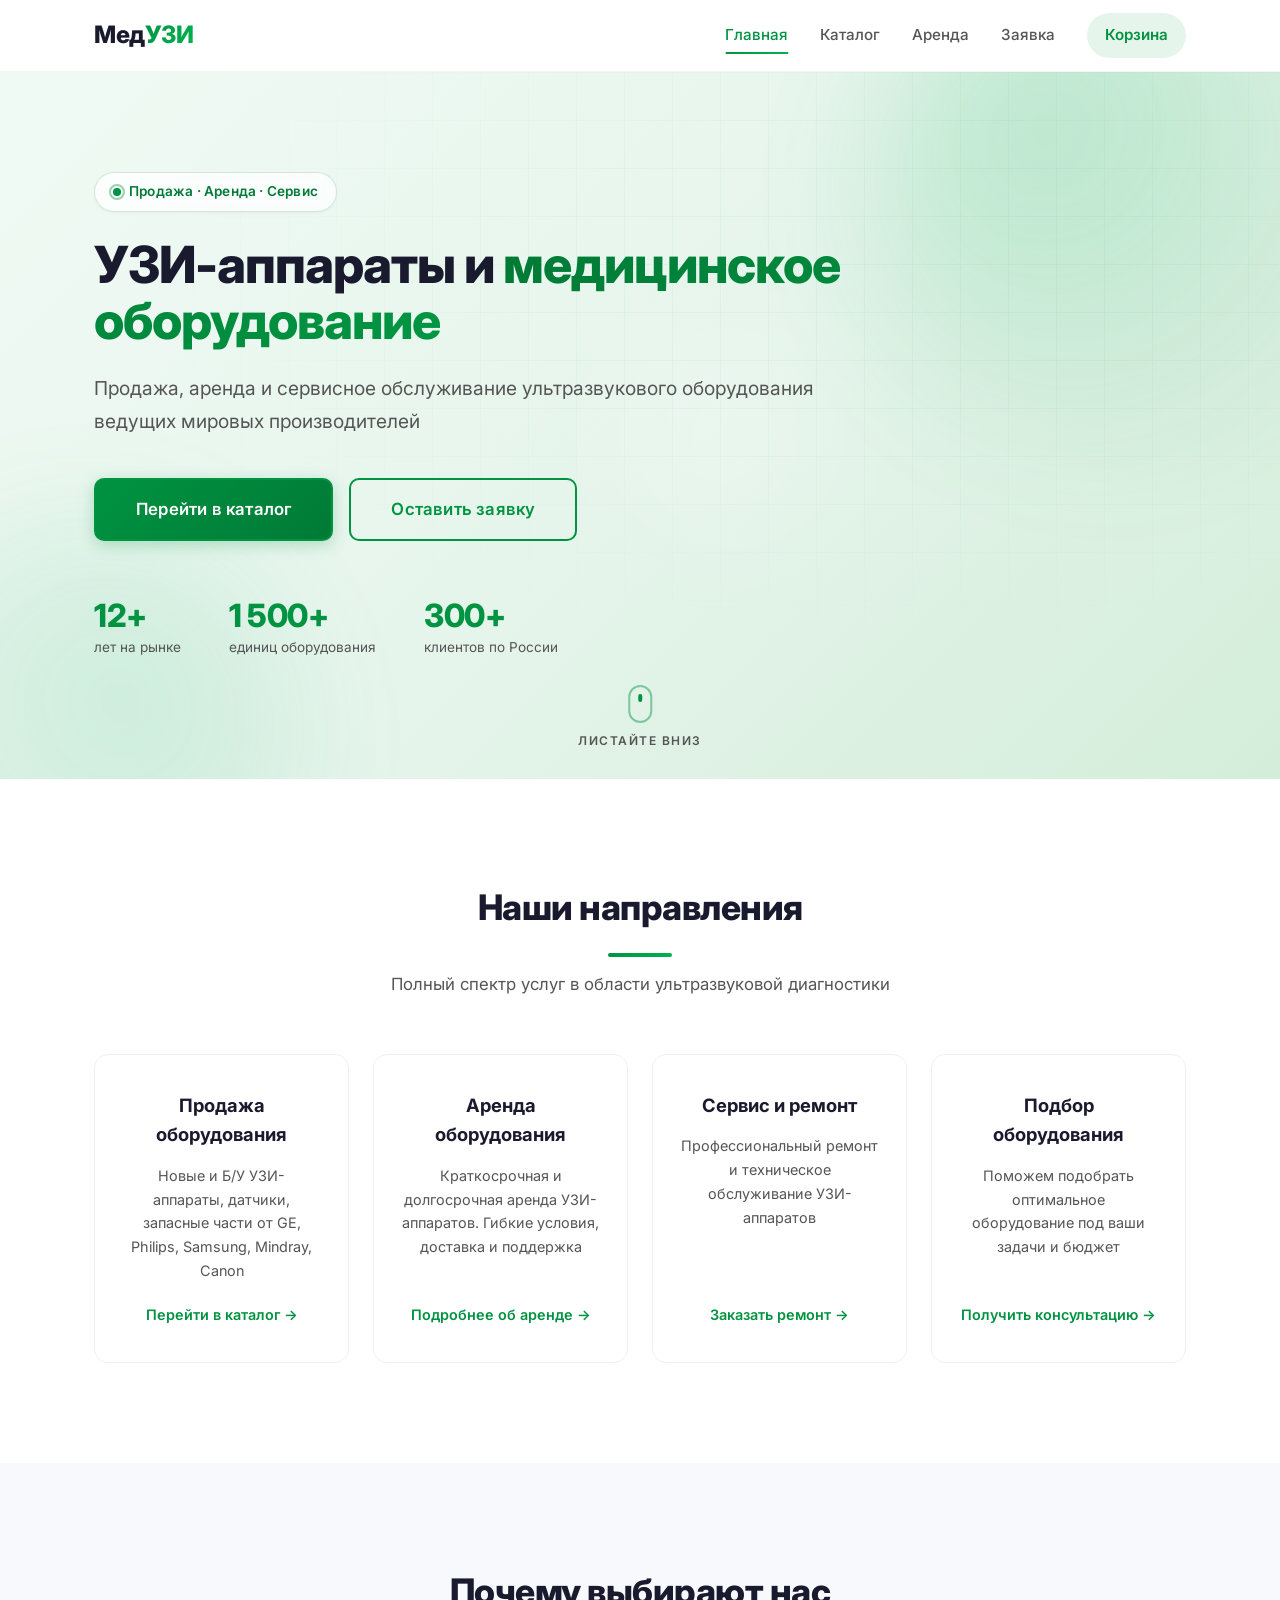
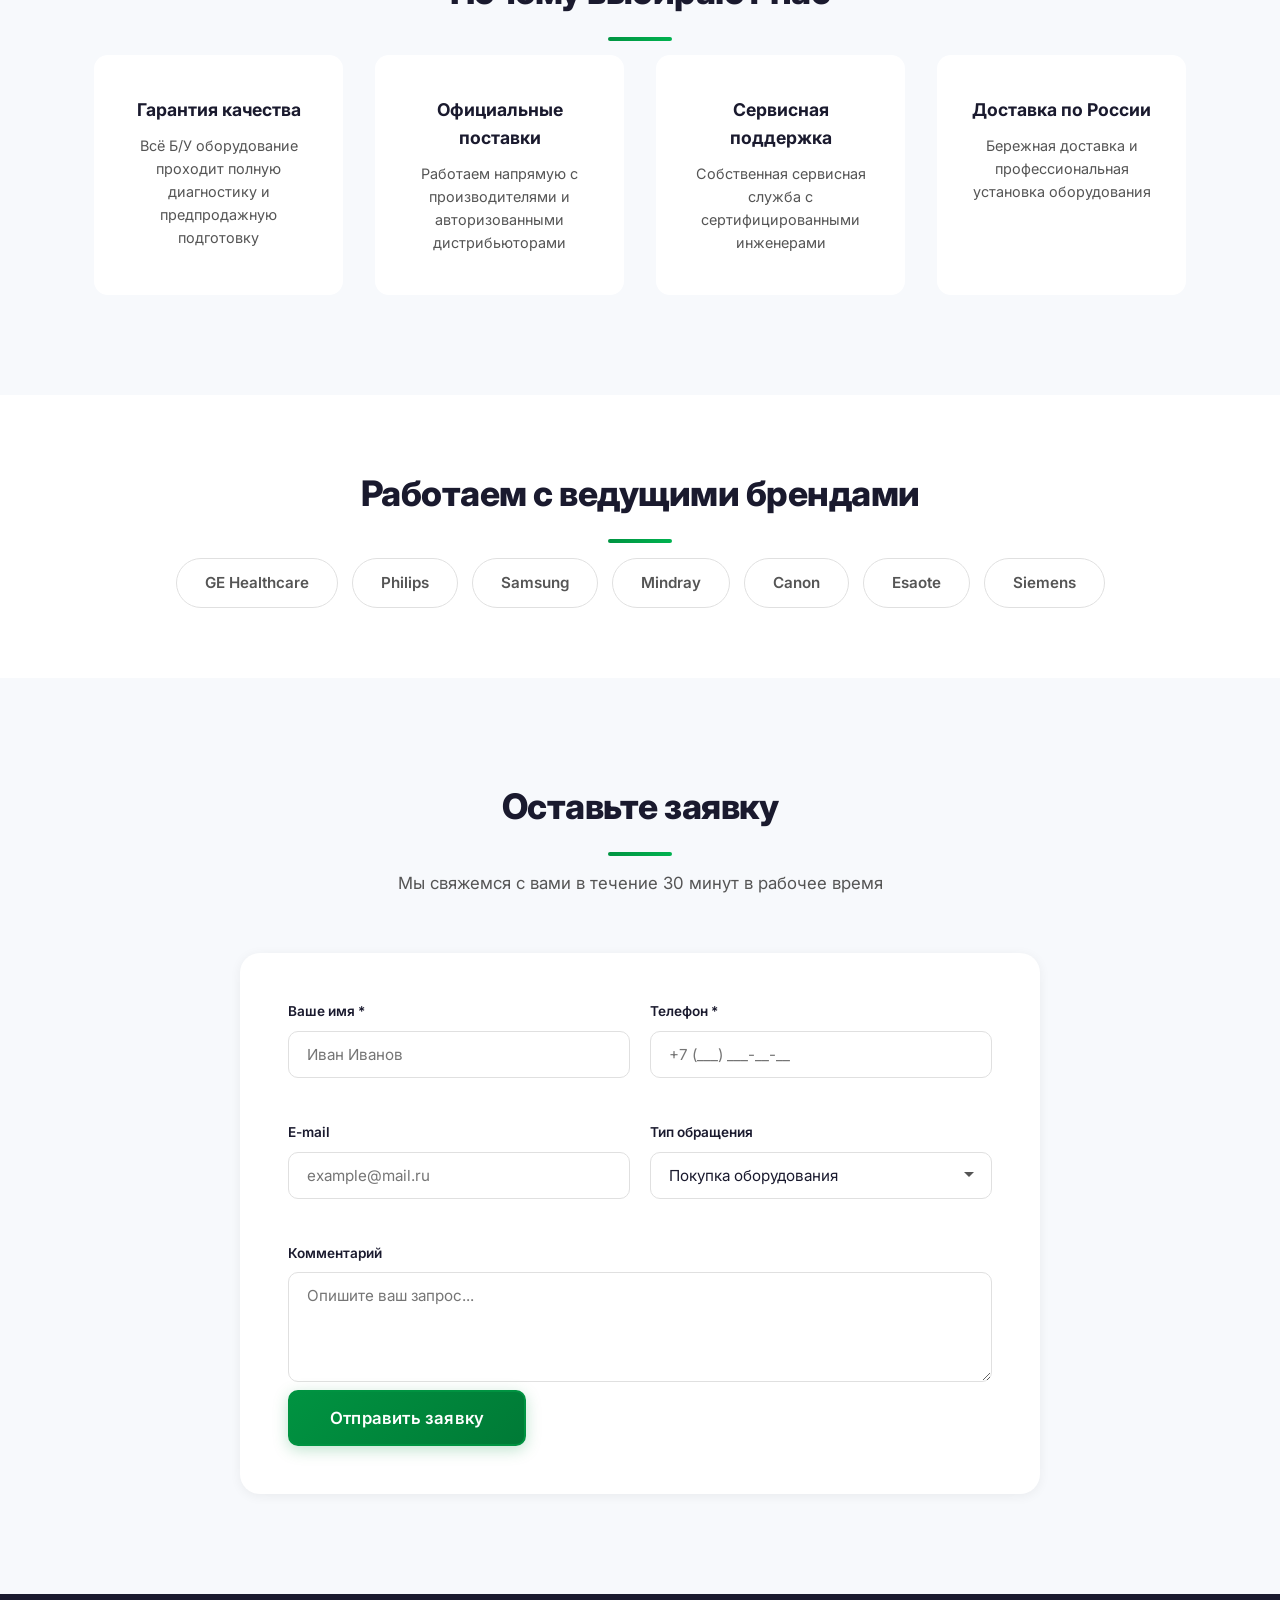
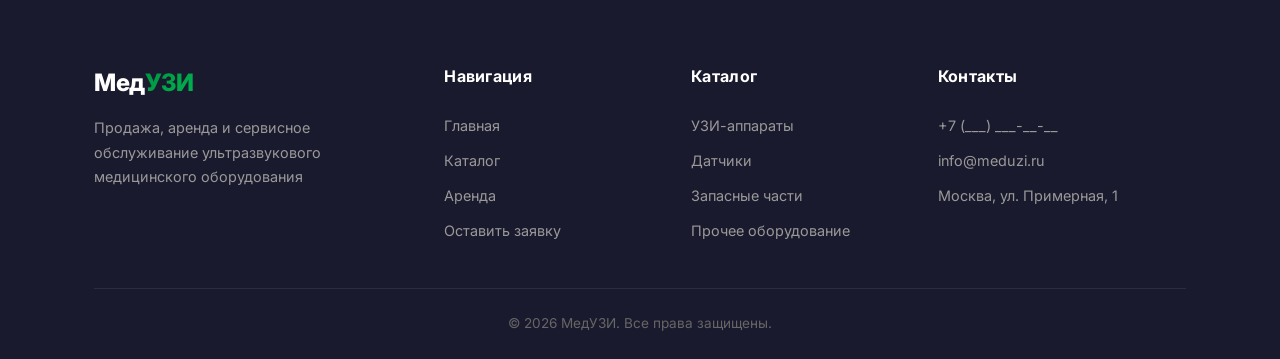
==== commit 4a01df83: "UI: современный дизайн и анимации (hero-блобы, smart-header, tilt-карточки, stagger, count-up, a11y)" ====
--- a/frontend/index.html
+++ b/frontend/index.html
@@ -39,15 +39,40 @@
     </header>
 
     <section class="hero">
+    <div class="hero__blob hero__blob--1" aria-hidden="true"></div>
+    <div class="hero__blob hero__blob--2" aria-hidden="true"></div>
+    <div class="hero__blob hero__blob--3" aria-hidden="true"></div>
     <div class="container">
         <div class="hero__content">
-            <h1 class="hero__title">УЗИ-аппараты и медицинское оборудование</h1>
+            <span class="hero__eyebrow">
+                <span class="hero__eyebrow-dot" aria-hidden="true"></span>
+                Продажа · Аренда · Сервис
+            </span>
+            <h1 class="hero__title">УЗИ-аппараты и <span class="text-gradient">медицинское оборудование</span></h1>
             <p class="hero__subtitle">Продажа, аренда и сервисное обслуживание ультразвукового оборудования ведущих мировых производителей</p>
             <div class="hero__buttons">
                 <a href="catalog.html" class="btn btn--primary btn--lg">Перейти в каталог</a>
                 <a href="request.html" class="btn btn--outline btn--lg">Оставить заявку</a>
             </div>
-        </div>
+            <div class="hero__stats">
+                <div class="hero__stat">
+                    <div class="hero__stat-value"><span data-count-to="12" data-count-suffix="+">0</span></div>
+                    <div class="hero__stat-label">лет на рынке</div>
+                </div>
+                <div class="hero__stat">
+                    <div class="hero__stat-value"><span data-count-to="1500" data-count-suffix="+">0</span></div>
+                    <div class="hero__stat-label">единиц оборудования</div>
+                </div>
+                <div class="hero__stat">
+                    <div class="hero__stat-value"><span data-count-to="300" data-count-suffix="+">0</span></div>
+                    <div class="hero__stat-label">клиентов по России</div>
+                </div>
+            </div>
+        </div>
+    </div>
+    <div class="hero__scroll-hint" aria-hidden="true">
+        <span class="hero__mouse"></span>
+        Листайте вниз
     </div>
     </section>  
     
--- a/frontend/css/style.css
+++ b/frontend/css/style.css
@@ -33,6 +33,15 @@
     --header-height: 72px;
 
     --font: 'Inter', 'Segoe UI', -apple-system, BlinkMacSystemFont, Roboto, sans-serif;
+
+    /* ===== Modern motion tokens (spring / ease-out-quart) ===== */
+    --ease-spring: cubic-bezier(0.22, 1, 0.36, 1);      /* easeOutQuint — «дорогое» замедление */
+    --ease-out-soft: cubic-bezier(0.16, 1, 0.3, 1);     /* easeOutExpo  — плавный вход */
+    --ease-in-out-soft: cubic-bezier(0.65, 0, 0.35, 1); /* easeInOutCubic */
+
+    /* ===== Elevation scale ===== */
+    --shadow-xl: 0 24px 60px rgba(15, 23, 42, 0.14);
+    --gradient-primary: linear-gradient(135deg, var(--primary) 0%, var(--primary-light) 100%);
 }
 
 *, *::before, *::after {
@@ -71,7 +80,8 @@
 .fade-in {
     opacity: 0;
     transform: translateY(30px);
-    transition: opacity 0.7s ease, transform 0.7s ease;
+    transition: opacity 0.7s var(--ease-out-soft), transform 0.7s var(--ease-out-soft);
+    will-change: opacity, transform;
 }
 
 .fade-in.visible {
@@ -82,7 +92,8 @@
 .fade-in-left {
     opacity: 0;
     transform: translateX(-40px);
-    transition: opacity 0.7s ease, transform 0.7s ease;
+    transition: opacity 0.7s var(--ease-out-soft), transform 0.7s var(--ease-out-soft);
+    will-change: opacity, transform;
 }
 
 .fade-in-left.visible {
@@ -93,7 +104,8 @@
 .fade-in-right {
     opacity: 0;
     transform: translateX(40px);
-    transition: opacity 0.7s ease, transform 0.7s ease;
+    transition: opacity 0.7s var(--ease-out-soft), transform 0.7s var(--ease-out-soft);
+    will-change: opacity, transform;
 }
 
 .fade-in-right.visible {
@@ -104,7 +116,8 @@
 .scale-in {
     opacity: 0;
     transform: scale(0.9);
-    transition: opacity 0.6s ease, transform 0.6s ease;
+    transition: opacity 0.6s var(--ease-out-soft), transform 0.6s var(--ease-spring);
+    will-change: opacity, transform;
 }
 
 .scale-in.visible {
@@ -117,6 +130,58 @@
 .delay-2 { transition-delay: 0.2s; }
 .delay-3 { transition-delay: 0.3s; }
 .delay-4 { transition-delay: 0.4s; }
+.delay-5 { transition-delay: 0.5s; }
+.delay-6 { transition-delay: 0.6s; }
+
+/* Появление с лёгким blur-эффектом (как на современных лендингах) */
+.blur-in {
+    opacity: 0;
+    filter: blur(12px);
+    transform: translateY(24px) scale(0.98);
+    transition: opacity 0.8s var(--ease-out-soft), filter 0.8s var(--ease-out-soft), transform 0.8s var(--ease-out-soft);
+}
+
+.blur-in.visible {
+    opacity: 1;
+    filter: blur(0);
+    transform: translateY(0) scale(1);
+}
+
+/* JS-стаггер для динамических сеток: --stagger-i задаётся скриптом */
+.stagger-item {
+    opacity: 0;
+    transform: translateY(28px);
+    transition: opacity 0.6s var(--ease-out-soft), transform 0.6s var(--ease-spring);
+    transition-delay: calc(var(--stagger-i, 0) * 70ms);
+}
+
+.stagger-item.visible {
+    opacity: 1;
+    transform: translateY(0);
+}
+
+/* Анимированное подчёркивание секционных заголовков */
+.section-title {
+    position: relative;
+}
+
+.section-title::after {
+    content: '';
+    display: block;
+    width: 64px;
+    height: 4px;
+    margin: 18px auto 0;
+    border-radius: 4px;
+    background: var(--gradient-primary);
+    transform: scaleX(0);
+    transform-origin: center;
+    transition: transform 0.7s var(--ease-spring) 0.2s;
+}
+
+.section-title.visible::after,
+.request-section .section-title::after {
+    transform: scaleX(1);
+}
 
 /* ===== HEADER ===== */
 .header {
@@ -138,6 +203,16 @@
     box-shadow: 0 1px 20px rgba(0, 0, 0, 0.05);
 }
 
+/* Header прячется при скролле вниз, появляется при скролле вверх */
+.header.hidden-up {
+    transform: translateY(calc(-1 * var(--header-height) - 8px));
+    box-shadow: none;
+}
+
+.header {
+    transition: transform 0.45s var(--ease-out-soft), background var(--transition), box-shadow var(--transition);
+}
+
 .header__inner {
     display: flex;
     align-items: center;
@@ -286,39 +361,109 @@
     overflow: hidden;
 }
 
-.hero::before {
-    content: '';
-    position: absolute;
-    top: -50%;
-    right: -20%;
-    width: 700px;
-    height: 700px;
-    background: radial-gradient(circle, rgba(0, 147, 65, 0.1) 0%, transparent 70%);
-    border-radius: 50%;
-    animation: float 8s ease-in-out infinite;
-}
-
+/* Декоративная сетка-фон */
 .hero::after {
     content: '';
     position: absolute;
-    bottom: -30%;
-    left: -10%;
-    width: 500px;
-    height: 500px;
-    background: radial-gradient(circle, rgba(0, 179, 80, 0.08) 0%, transparent 70%);
+    inset: 0;
+    background-image:
+        linear-gradient(rgba(0, 147, 65, 0.045) 1px, transparent 1px),
+        linear-gradient(90deg, rgba(0, 147, 65, 0.045) 1px, transparent 1px);
+    background-size: 48px 48px;
+    mask-image: radial-gradient(ellipse 80% 70% at 70% 30%, #000 20%, transparent 75%);
+    -webkit-mask-image: radial-gradient(ellipse 80% 70% at 70% 30%, #000 20%, transparent 75%);
+    pointer-events: none;
+}
+
+.hero__blob {
+    position: absolute;
     border-radius: 50%;
-    animation: float 10s ease-in-out infinite reverse;
-}
-
-@keyframes float {
-    0%, 100% { transform: translate(0, 0); }
-    50% { transform: translate(30px, -30px); }
+    filter: blur(60px);
+    opacity: 0.55;
+    pointer-events: none;
+    will-change: transform;
+    animation: blobDrift 14s var(--ease-in-out-soft) infinite alternate;
+}
+
+.hero__blob--1 {
+    top: -18%;
+    right: -8%;
+    width: 520px;
+    height: 520px;
+    background: radial-gradient(circle at 35% 35%, rgba(0, 179, 80, 0.35), rgba(0, 147, 65, 0.06) 70%);
+}
+
+.hero__blob--2 {
+    bottom: -28%;
+    left: -12%;
+    width: 460px;
+    height: 460px;
+    background: radial-gradient(circle at 60% 40%, rgba(56, 189, 120, 0.3), rgba(0, 147, 65, 0.05) 70%);
+    animation-duration: 18s;
+    animation-delay: -6s;
+}
+
+.hero__blob--3 {
+    top: 30%;
+    left: 45%;
+    width: 300px;
+    height: 300px;
+    background: radial-gradient(circle, rgba(255, 255, 255, 0.7), transparent 70%);
+    animation-duration: 22s;
+    animation-delay: -10s;
+}
+
+@keyframes blobDrift {
+    0%   { transform: translate(0, 0) scale(1); }
+    50%  { transform: translate(-40px, 30px) scale(1.08); }
+    100% { transform: translate(30px, -40px) scale(0.95); }
 }
 
 .hero__content {
     max-width: 750px;
     position: relative;
     z-index: 1;
+}
+
+/* «Пилюля» перед заголовком */
+.hero__eyebrow {
+    display: inline-flex;
+    align-items: center;
+    gap: 8px;
+    padding: 8px 18px;
+    margin-bottom: 24px;
+    border-radius: 50px;
+    background: rgba(255, 255, 255, 0.75);
+    border: 1px solid rgba(0, 147, 65, 0.18);
+    box-shadow: var(--shadow-sm);
+    font-size: 0.85rem;
+    font-weight: 600;
+    color: var(--primary-dark);
+    letter-spacing: 0.2px;
+    backdrop-filter: blur(8px);
+    animation: slideUp 0.8s var(--ease-out-soft) backwards;
+}
+
+.hero__eyebrow-dot {
+    width: 8px;
+    height: 8px;
+    border-radius: 50%;
+    background: var(--primary);
+    position: relative;
+}
+
+.hero__eyebrow-dot::after {
+    content: '';
+    position: absolute;
+    inset: -4px;
+    border-radius: 50%;
+    border: 2px solid rgba(0, 147, 65, 0.4);
+    animation: pingPulse 2s var(--ease-out-soft) infinite;
+}
+
+@keyframes pingPulse {
+    0%   { transform: scale(0.6); opacity: 1; }
+    80%, 100% { transform: scale(1.8); opacity: 0; }
 }
 
 .hero__title {
@@ -328,7 +473,23 @@
     color: var(--text);
     margin-bottom: 24px;
     letter-spacing: -1px;
-    animation: slideUp 0.8s ease;
+    animation: slideUp 0.8s var(--ease-out-soft) 0.1s backwards;
+}
+
+/* Градиентный акцент в заголовке */
+.text-gradient {
+    background: linear-gradient(120deg, var(--primary-dark) 0%, var(--primary) 45%, var(--primary-light) 100%);
+    background-size: 200% 200%;
+    -webkit-background-clip: text;
+    background-clip: text;
+    -webkit-text-fill-color: transparent;
+    color: transparent;
+    animation: gradientShift 6s ease-in-out infinite;
+}
+
+@keyframes gradientShift {
+    0%, 100% { background-position: 0% 50%; }
+    50% { background-position: 100% 50%; }
 }
 
 .hero__subtitle {
@@ -336,14 +497,41 @@
     color: var(--text-secondary);
     line-height: 1.7;
     margin-bottom: 40px;
-    animation: slideUp 0.8s ease 0.15s backwards;
+    animation: slideUp 0.8s var(--ease-out-soft) 0.25s backwards;
 }
 
 .hero__buttons {
     display: flex;
     gap: 16px;
     flex-wrap: wrap;
-    animation: slideUp 0.8s ease 0.3s backwards;
+    animation: slideUp 0.8s var(--ease-out-soft) 0.4s backwards;
+}
+
+/* Показатели доверия под кнопками */
+.hero__stats {
+    display: flex;
+    gap: 48px;
+    margin-top: 56px;
+    flex-wrap: wrap;
+    animation: slideUp 0.8s var(--ease-out-soft) 0.55s backwards;
+}
+
+.hero__stat-value {
+    font-size: 2rem;
+    font-weight: 800;
+    letter-spacing: -0.5px;
+    color: var(--text);
+    line-height: 1.2;
+}
+
+.hero__stat-value span {
+    color: var(--primary);
+}
+
+.hero__stat-label {
+    font-size: 0.85rem;
+    color: var(--text-secondary);
+    margin-top: 2px;
 }
 
 @keyframes slideUp {
@@ -355,6 +543,52 @@
         opacity: 1;
         transform: translateY(0);
     }
+}
+
+/* Индикатор скролла внизу hero */
+.hero__scroll-hint {
+    position: absolute;
+    bottom: 28px;
+    left: 50%;
+    transform: translateX(-50%);
+    z-index: 1;
+    display: flex;
+    flex-direction: column;
+    align-items: center;
+    gap: 8px;
+    color: var(--text-secondary);
+    font-size: 0.75rem;
+    font-weight: 600;
+    letter-spacing: 1.5px;
+    text-transform: uppercase;
+    animation: slideUp 1s var(--ease-out-soft) 0.9s backwards;
+}
+
+.hero__mouse {
+    width: 24px;
+    height: 38px;
+    border: 2px solid rgba(0, 147, 65, 0.45);
+    border-radius: 14px;
+    position: relative;
+}
+
+.hero__mouse::before {
+    content: '';
+    position: absolute;
+    top: 7px;
+    left: 50%;
+    width: 4px;
+    height: 8px;
+    margin-left: -2px;
+    border-radius: 4px;
+    background: var(--primary);
+    animation: mouseWheel 1.8s var(--ease-in-out-soft) infinite;
+}
+
+@keyframes mouseWheel {
+    0%   { transform: translateY(0); opacity: 1; }
+    70%  { transform: translateY(12px); opacity: 0; }
+    100% { transform: translateY(0); opacity: 0; }
 }
 
 /* ===== SECTIONS ===== */
@@ -619,10 +853,68 @@
     .hero__title { font-size: 2rem; }
     .hero__subtitle { font-size: 1rem; }
     .hero__buttons { flex-direction: column; }
+    .hero__stats { gap: 28px; margin-top: 40px; }
+    .hero__stat-value { font-size: 1.5rem; }
+    .hero__scroll-hint { display: none; }
     .section-title { font-size: 1.6rem; }
     .directions__grid { grid-template-columns: 1fr; }
     .advantages__grid { grid-template-columns: 1fr; }
     .request-form { padding: 28px; }
     .request-form__grid { grid-template-columns: 1fr; }
     .footer__grid { grid-template-columns: 1fr; gap: 30px; }
+}
+
+/* ===== КНОПКА «НАВЕРХ» ===== */
+.back-to-top {
+    position: fixed;
+    right: 24px;
+    bottom: 24px;
+    width: 48px;
+    height: 48px;
+    border-radius: 50%;
+    background: var(--gradient-primary);
+    color: #fff;
+    display: flex;
+    align-items: center;
+    justify-content: center;
+    font-size: 1.2rem;
+    box-shadow: 0 8px 24px rgba(0, 147, 65, 0.35);
+    opacity: 0;
+    transform: translateY(16px) scale(0.8);
+    pointer-events: none;
+    transition: opacity 0.35s var(--ease-out-soft), transform 0.35s var(--ease-spring), box-shadow var(--transition);
+    z-index: 998;
+}
+
+.back-to-top.visible {
+    opacity: 1;
+    transform: translateY(0) scale(1);
+    pointer-events: auto;
+}
+
+.back-to-top:hover {
+    transform: translateY(-4px) scale(1.06);
+    box-shadow: 0 12px 32px rgba(0, 147, 65, 0.45);
+}
+
+.back-to-top:active {
+    transform: translateY(0) scale(0.96);
+}
+
+/* ===== ДОСТУПНОСТЬ: уважаем prefers-reduced-motion ===== */
+@media (prefers-reduced-motion: reduce) {
+    *, *::before, *::after {
+        animation-duration: 0.01ms !important;
+        animation-iteration-count: 1 !important;
+        transition-duration: 0.01ms !important;
+        scroll-behavior: auto !important;
+    }
+
+    .fade-in, .fade-in-left, .fade-in-right, .scale-in, .blur-in, .stagger-item {
+        opacity: 1;
+        transform: none;
+        filter: none;
+    }
+
+    .section-title::after { transform: scaleX(1); }
 }
--- a/frontend/css/components.css
+++ b/frontend/css/components.css
@@ -42,6 +42,24 @@
     box-shadow: 0 4px 15px rgba(0, 147, 65, 0.25);
 }
 
+/* Бегущий блик по primary-кнопкам (shimmer) */
+.btn--primary::after {
+    content: '';
+    position: absolute;
+    top: 0;
+    left: -80%;
+    width: 50%;
+    height: 100%;
+    background: linear-gradient(100deg, transparent, rgba(255, 255, 255, 0.35), transparent);
+    transform: skewX(-20deg);
+    transition: left 0.7s var(--ease-out-soft);
+    pointer-events: none;
+}
+
+.btn--primary:hover::after {
+    left: 130%;
+}
+
 .btn--primary:hover {
     transform: translateY(-2px);
     box-shadow: 0 8px 25px rgba(0, 147, 65, 0.35);
@@ -49,7 +67,7 @@
 }
 
 .btn--primary:active {
-    transform: translateY(0);
+    transform: translateY(0) scale(0.98);
 }
 
 .btn--outline {
@@ -101,10 +119,27 @@
     border: 1px solid var(--border-light);
     border-radius: var(--radius);
     padding: 36px 28px;
-    transition: all var(--transition);
+    transition: box-shadow var(--transition), border-color var(--transition), transform 0.45s var(--ease-spring);
     text-align: center;
     position: relative;
     overflow: hidden;
+    transform-style: preserve-3d;
+    will-change: transform;
+}
+
+/* Мягкое световое пятно, следующее за курсором (позиция задаётся из JS) */
+.direction-card::after {
+    content: '';
+    position: absolute;
+    inset: 0;
+    background: radial-gradient(320px circle at var(--mx, 50%) var(--my, 50%), rgba(0, 147, 65, 0.09), transparent 65%);
+    opacity: 0;
+    transition: opacity var(--transition);
+    pointer-events: none;
+}
+
+.direction-card:hover::after {
+    opacity: 1;
 }
 
 .direction-card::before {
@@ -246,16 +281,16 @@
     border: 1px solid var(--border-light);
     border-radius: var(--radius);
     overflow: hidden;
-    transition: all var(--transition);
+    transition: box-shadow var(--transition), border-color var(--transition), transform 0.45s var(--ease-spring);
     display: flex;
     flex-direction: column;
     cursor: pointer;
 }
 
 .product-card:hover {
-    box-shadow: var(--shadow-hover);
-    transform: translateY(-6px);
-    border-color: var(--primary);
+    box-shadow: var(--shadow-xl);
+    transform: translateY(-8px);
+    border-color: rgba(0, 147, 65, 0.4);
 }
 
 .product-card__image {
@@ -273,11 +308,24 @@
     width: 100%;
     height: 100%;
     object-fit: cover;
-    transition: transform 0.6s ease;
+    transition: transform 0.7s var(--ease-out-soft);
 }
 
 .product-card:hover .product-card__image img {
-    transform: scale(1.08);
+    transform: scale(1.07);
+}
+
+/* Плавное «проявление» картинок при загрузке */
+.product-card__image img,
+.cart-item__image img {
+    opacity: 0;
+    transition: opacity 0.5s ease, transform 0.7s var(--ease-out-soft);
+}
+
+.product-card__image img.loaded,
+.cart-item__image img.loaded,
+img.img-fade.loaded {
+    opacity: 1;
 }
 
 .product-card__badge {
@@ -755,4 +803,95 @@
     z-index: 999;
     transition: width 0.1s ease;
     box-shadow: 0 0 10px rgba(0, 147, 65, 0.5);
+}
+
+/* ===== MODERN MOTION OVERRIDES (микровзаимодействия) ===== */
+
+/* Плавный «spring» вход для hover-подъёмов карточек */
+.advantage-item,
+.brand-badge,
+.category-block,
+.rental-block {
+    transition: box-shadow var(--transition), border-color var(--transition),
+                transform 0.45s var(--ease-spring), color var(--transition);
+}
+
+/* Карточки преимуществ: мягкая тень при наведении */
+.advantage-item:hover {
+    box-shadow: var(--shadow-lg);
+}
+
+/* Бренды: лёгкий bounce при наведении */
+.brand-badge:hover {
+    transform: translateY(-4px) scale(1.03);
+}
+
+/* Активные состояния — тактильный отклик */
+.direction-card:active,
+.product-card:active,
+.category-block:active,
+.rental-block:active,
+.advantage-item:active {
+    transform: translateY(-2px) scale(0.985);
+    transition-duration: 0.12s;
+}
+
+/* Фокус-кольцо для доступности (клавиатура) */
+.btn:focus-visible,
+a:focus-visible,
+.form-input:focus-visible {
+    outline: none;
+    box-shadow: 0 0 0 3px rgba(0, 147, 65, 0.35);
+    border-radius: var(--radius-sm);
+}
+
+/* Формы: фокус с плавным свечением рамки */
+.form-input {
+    transition: border-color var(--transition), box-shadow var(--transition), background var(--transition);
+}
+
+.form-input:focus {
+    background: #fff;
+    box-shadow: 0 0 0 4px rgba(0, 147, 65, 0.1), 0 2px 8px rgba(0, 147, 65, 0.08);
+}
+
+/* Toast: стеклянный фон и въезд справа с пружинкой */
+.toast {
+    backdrop-filter: blur(14px);
+    -webkit-backdrop-filter: blur(14px);
+    background: rgba(255, 255, 255, 0.92);
+    border-radius: var(--radius);
+    animation: toastIn 0.5s var(--ease-spring), toastOut 0.3s ease 2.7s forwards;
+}
+
+@keyframes toastIn {
+    from { opacity: 0; transform: translateX(120%) scale(0.9); }
+    to   { opacity: 1; transform: translateX(0) scale(1); }
+}
+
+/* Skeleton: более мягкий shimmer */
+.skeleton {
+    background: linear-gradient(100deg, #f2f4f7 40%, #e8ecf1 50%, #f2f4f7 60%);
+    background-size: 200% 100%;
+    animation: skeleton 1.4s var(--ease-in-out-soft) infinite;
+}
+
+/* Ссылки в навигации: underline-«чернила» */
+.nav__link::before {
+    height: 2px;
+    background: var(--gradient-primary);
+    transition: width 0.35s var(--ease-out-soft), transform 0.35s var(--ease-out-soft);
+}
+
+/* Корзина: лёгкое покачивание иконок у кнопок добавления */
+.product-card__actions .btn--primary:hover {
+    letter-spacing: 0.4px;
+}
+
+/* Убираем tilt-трансформ на тач-устройствах (где он не ставится) и на малых экранах */
+@media (max-width: 768px) {
+    .direction-card,
+    .product-card {
+        transform: none !important;
+    }
 }
